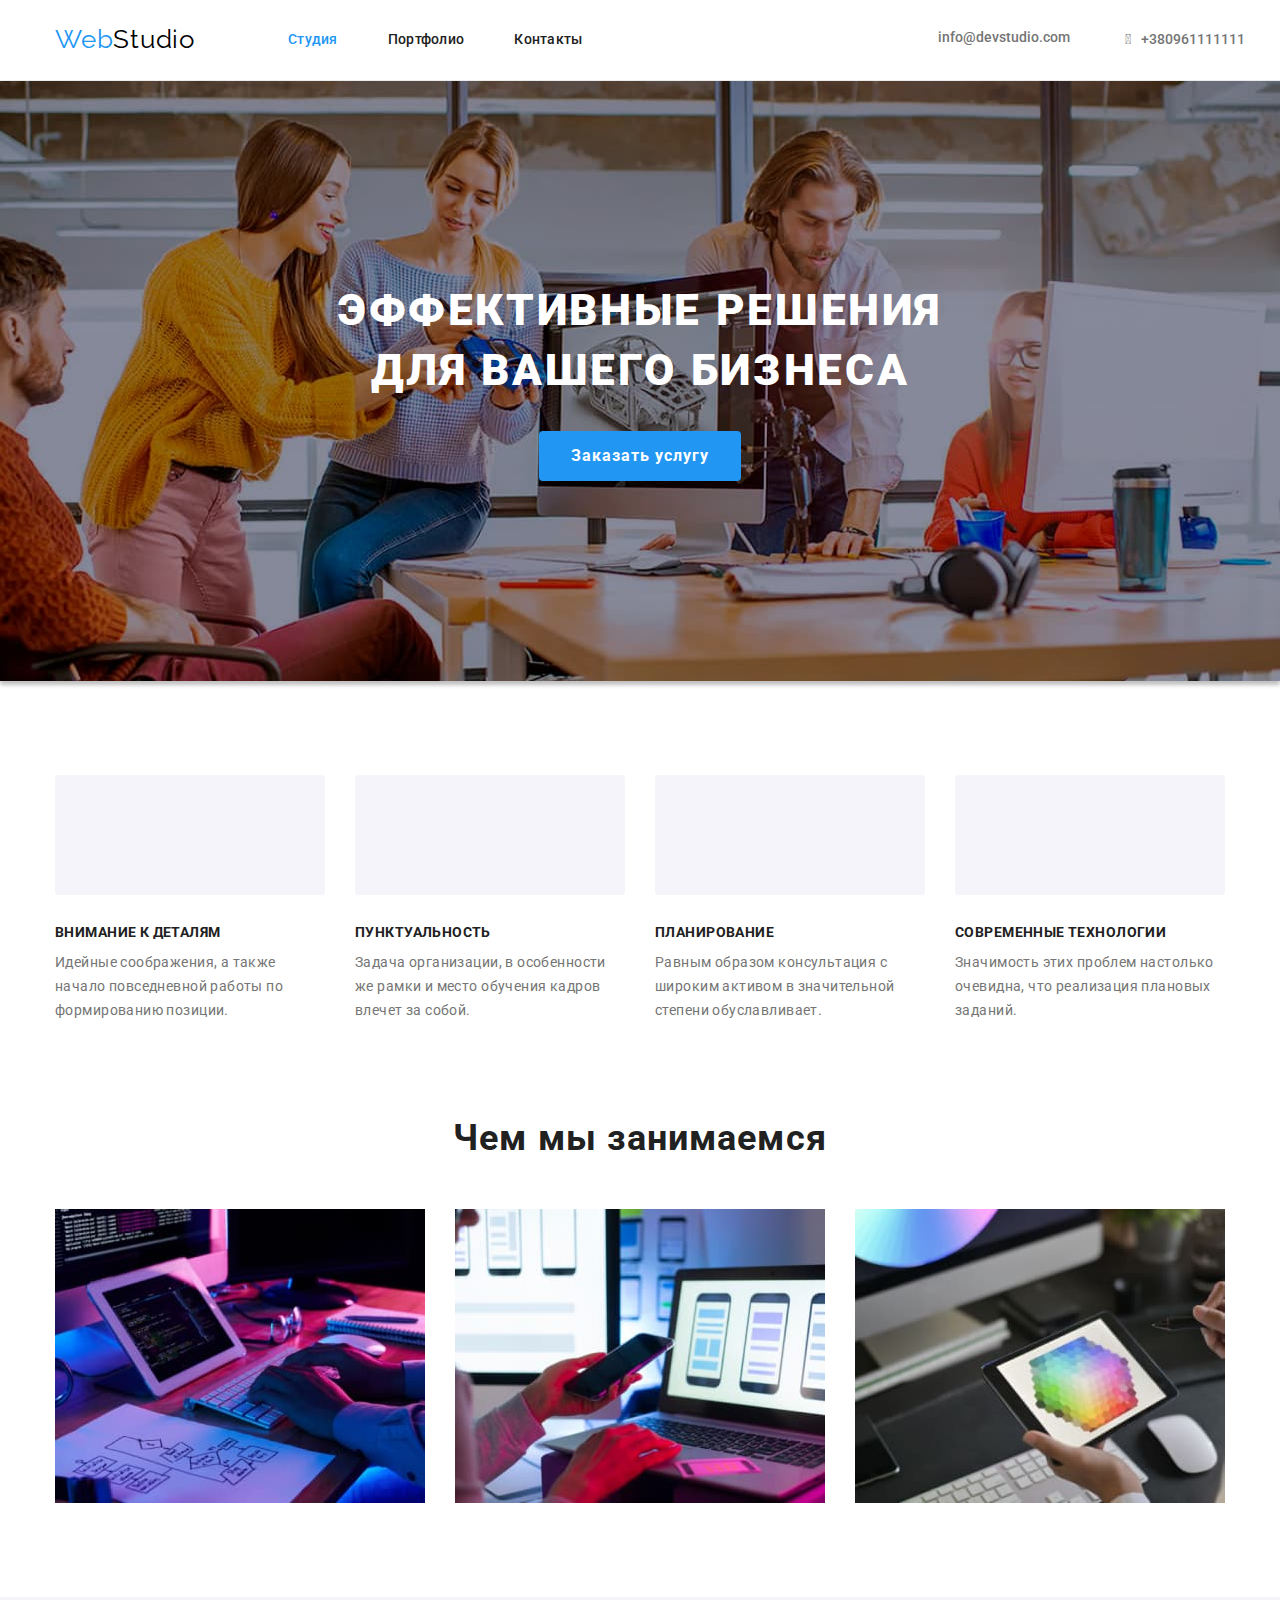
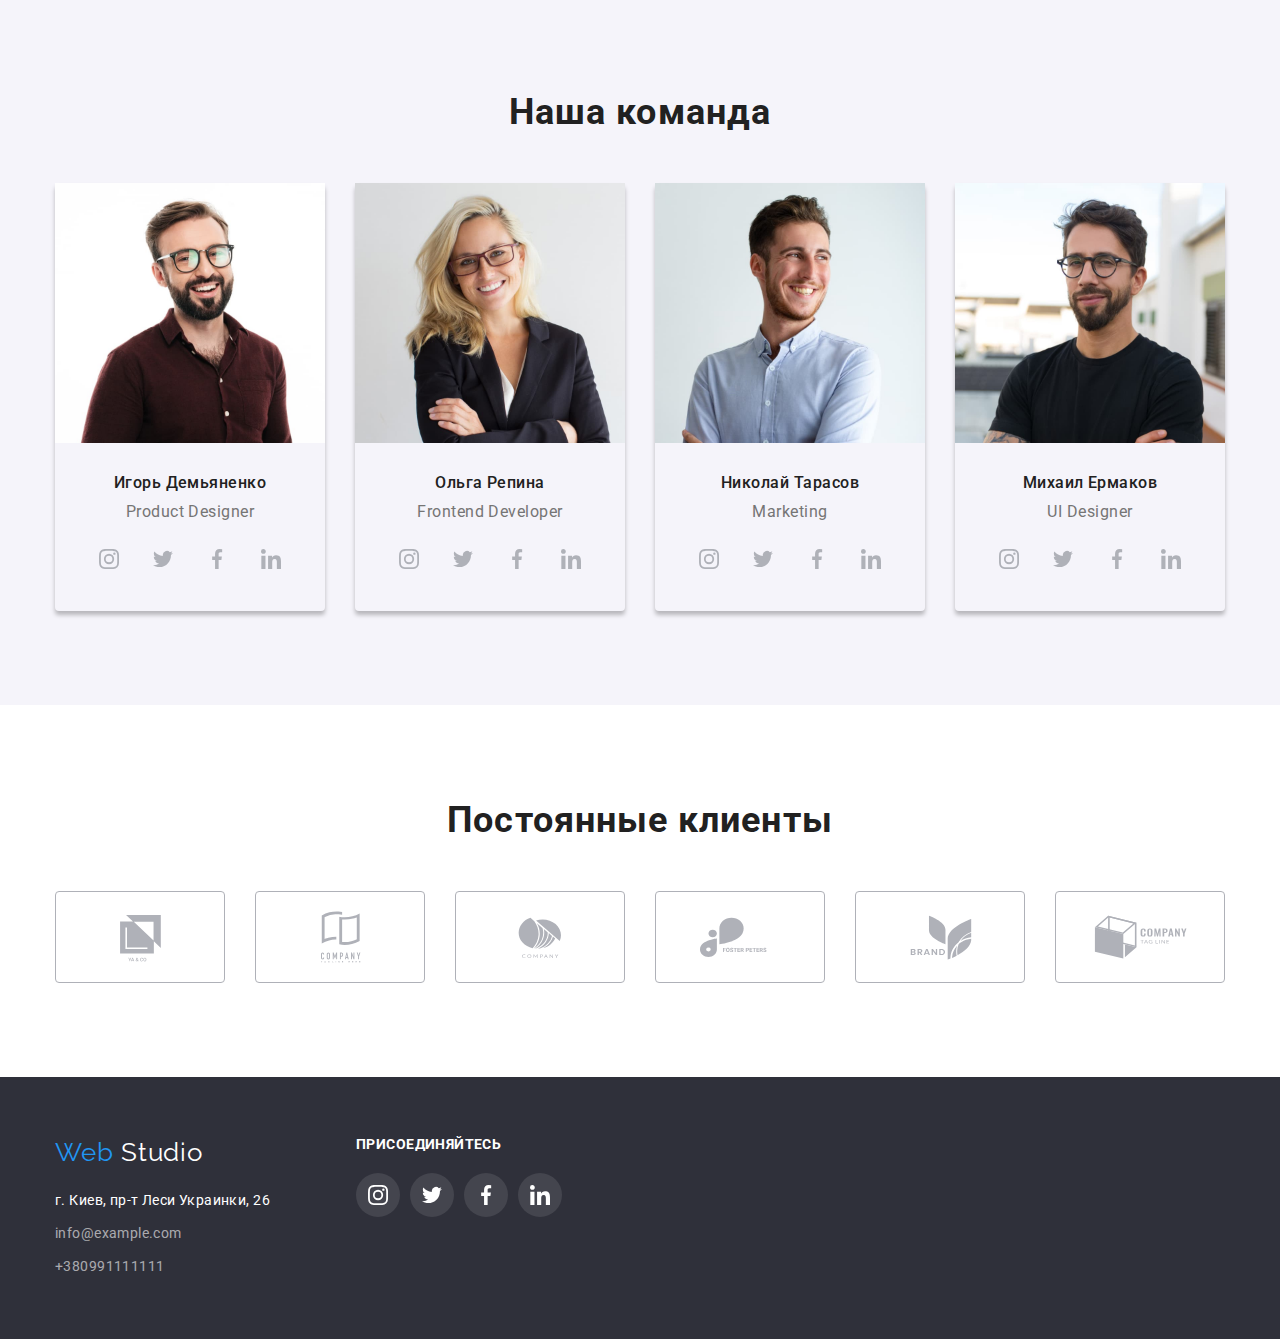
==== index.html @ 480a21bb "correct  paddings in html for customs links" ====
<!DOCTYPE html>
<html lang="ru">
  <head>
    <link
      rel="stylesheet"
      href="https://cdnjs.cloudflare.com/ajax/libs/modern-normalize/1.0.0/modern-normalize.min.css"
    />
    <meta name="description" content="" />
    <meta charset="UTF-8" />
    <meta http-equiv="X-UA-Compatible" content="IE=edge" />
    <meta name="viewport" content="width=device-width, initial-scale=1.0" />
    <title>Вебстудия</title>
    <link rel="stylesheet" href="./css/styles.css" />
    <link rel="preconnect" href="https://fonts.googleapis.com" />
    <link rel="preconnect" href="https://fonts.gstatic.com" crossorigin />
    <link rel="preconnect" href="https://fonts.googleapis.com" />
    <link rel="preconnect" href="https://fonts.gstatic.com" crossorigin />
    <link rel="preconnect" href="https://fonts.googleapis.com" />
    <link rel="preconnect" href="https://fonts.gstatic.com" crossorigin />
    <link
      href="https://fonts.googleapis.com/css2?family=Raleway:wght@700&family=Roboto:wght@400;500;700;900&display=swap"
      rel="stylesheet"
    />
  </head>
  <body>
    <!-- Верхняя линия -->
    <header class="page-header">
      <div class="top container">
        <nav class="page-nav">
          <!--Logo-->
          <a href="./index.html" class="logo head" lang="en">
            Web<span class="logo-end">Studio</span>
          </a>

          <!--Navigation-->
          <ul class="nav-list list">
            <li class="studio-item"><a class="studio current" href="index.html">Студия</a></li>
            <li class="portfolio-item">
              <a class="portfolio" href="./portfolio.html">Портфолио</a>
            </li>
            <li class="contacts-item"><a class="contacts" href="">Контакты</a></li>
          </ul>
        </nav>

        <ul class="connection-list list">
          <li class="email-item">
            <a class="email" lang="en" href="mailto:info@devstudio.com"
              ><svg class="email-icon icon-envelope"><use xlink:href="#icon-envelope"></use></svg
              >info@devstudio.com</a
            >
          </li>
          <li class="telnumber-item">
            <a class="telnumber" href="tel:+380961111111"
              ><span class="icon-mobile"></span>+380961111111</a
            >
          </li>
        </ul>
      </div>
    </header>

    <main>
      <!-- Шапка -->
      <section class="hero">
        <div class="overlay">
          <div class="container">
            <h1 class="title-hero">Эффективные решения для вашего бизнеса</h1>
            <button class="order-service" type="button">Заказать услугу</button>
          </div>
        </div>
      </section>

      <!-- Особенности -->
      <section class="features section">
        <div class="container">
          <!--Заголовок <h2 class="features-tittle">Особенности</h2> скрыли в css-->
          <h2 class="visually-hidden">Особенности</h2>
          <ul class="features-list list">
            <li class="feature-item item feature-icon-one">
              <h3 class="title-feature-item">Внимание к деталям</h3>
              <p class="description">
                Идейные соображения, а также начало повседневной работы по формированию позиции.
              </p>
            </li>
            <li class="feature-item item feature-icon-two">
              <h3 class="title-feature-item">Пунктуальность</h3>
              <p class="description">
                Задача организации, в особенности же рамки и место обучения кадров влечет за собой.
              </p>
            </li>
            <li class="feature-item item feature-icon-three">
              <h3 class="title-feature-item">Планирование</h3>
              <p class="description">
                Равным образом консультация с широким активом в значительной степени обуславливает.
              </p>
            </li>
            <li class="feature-item item feature-icon-four">
              <h3 class="title-feature-item">Современные технологии</h3>
              <p class="description">
                Значимость этих проблем настолько очевидна, что реализация плановых заданий.
              </p>
            </li>
          </ul>
        </div>
      </section>

      <!-- Чем мы занимаемся -->
      <section class="our-work section">
        <div class="container">
          <h2 class="work-examples title">Чем мы занимаемся</h2>
          <ul class="examples-list list">
            <li class="example-item item">
              <a href="" class="example-card">
                <img class="work" src="./images/box1.jpg" alt="Разработка" width="370" />
              </a>
            </li>
            <li class="example-item item">
              <a href="" class="example-card">
                <img
                  class="work"
                  src="./images/box2.jpg"
                  alt="Адаптация к мобильной версии"
                  width="370"
                />
              </a>
            </li>
            <li class="example-item item">
              <a href="" class="example-card">
                <img class="work" src="./images/box3.jpg" alt="Анализ данных" width="370" />
              </a>
            </li>
          </ul>
        </div>
      </section>

      <!-- Наша команда -->
      <section class="our-team section">
        <div class="container">
          <h2 class="team-title title">Наша команда</h2>
          <ul class="team-list list">
            <li class="member-item item">
              <img
                class="member"
                src="./images/Игорь.jpg"
                alt="Фото Игоря Демьяненко"
                width="270"
              />
              <h3 class="member-name">Игорь Демьяненко</h3>
              <p class="position" lang="en">Product Designer</p>
              <ul class="social-networks-list list">
                <li class="soc-item">
                  <a class="soc-link" href="" target="_blank" rel="nofollow noreferrer noopener">
                    <svg class="soc-icon icon-fill">
                      <use href="./images/icons.svg#icon-instagram"></use>
                    </svg>
                  </a>
                </li>
                <li class="soc-item">
                  <a class="soc-link" href="" target="_blank" rel="nofollow noreferrer noopener">
                    <svg class="soc-icon icon-fill">
                      <use href="./images/icons.svg#icon-twitter"></use>
                    </svg>
                  </a>
                </li>
                <li class="soc-item">
                  <a class="soc-link" href="" target="_blank" rel="nofollow noreferrer noopener">
                    <svg class="soc-icon icon-fill">
                      <use href="./images/icons.svg#icon-facebook"></use>
                    </svg>
                  </a>
                </li>
                <li class="soc-item">
                  <a class="soc-link" href="" target="_blank" rel="nofollow noreferrer noopener">
                    <svg class="soc-icon icon-fill">
                      <use href="./images/icons.svg#icon-linkedin"></use>
                    </svg>
                  </a>
                </li>
              </ul>
            </li>
            <li class="member-item item">
              <img class="member" src="./images/Ольга.jpg" alt="Фото Ольги Репиной" width="270" />
              <h3 class="member-name">Ольга Репина</h3>
              <p class="position" lang="en">Frontend Developer</p>
              <ul class="social-networks-list list">
                <li class="soc-item">
                  <a class="soc-link" href="" target="_blank" rel="nofollow noreferrer noopener">
                    <svg class="soc-icon icon-fill">
                      <use href="./images/icons.svg#icon-instagram"></use>
                    </svg>
                  </a>
                </li>
                <li class="soc-item">
                  <a class="soc-link" href="" target="_blank" rel="nofollow noreferrer noopener">
                    <svg class="soc-icon icon-fill">
                      <use href="./images/icons.svg#icon-twitter"></use>
                    </svg>
                  </a>
                </li>
                <li class="soc-item">
                  <a class="soc-link" href="" target="_blank" rel="nofollow noreferrer noopener">
                    <svg class="soc-icon icon-fill">
                      <use href="./images/icons.svg#icon-facebook"></use>
                    </svg>
                  </a>
                </li>
                <li class="soc-item">
                  <a class="soc-link" href="" target="_blank" rel="nofollow noreferrer noopener">
                    <svg class="soc-icon icon-fill">
                      <use href="./images/icons.svg#icon-linkedin"></use>
                    </svg>
                  </a>
                </li>
              </ul>
            </li>
            <li class="member-item item">
              <img
                class="member-photo"
                src="./images/Николай.jpg"
                alt="Фото Николая Тарасова"
                width="270"
              />
              <h3 class="member-name">Николай Тарасов</h3>
              <p class="position" lang="en">Marketing</p>
              <ul class="social-networks-list list">
                <li class="soc-item">
                  <a class="soc-link" href="" target="_blank" rel="nofollow noreferrer noopener">
                    <svg class="soc-icon icon-fill">
                      <use href="./images/icons.svg#icon-instagram"></use>
                    </svg>
                  </a>
                </li>
                <li class="soc-item">
                  <a class="soc-link" href="" target="_blank" rel="nofollow noreferrer noopener">
                    <svg class="soc-icon icon-fill">
                      <use href="./images/icons.svg#icon-twitter"></use>
                    </svg>
                  </a>
                </li>
                <li class="soc-item">
                  <a class="soc-link" href="" target="_blank" rel="nofollow noreferrer noopener">
                    <svg class="soc-icon icon-fill">
                      <use href="./images/icons.svg#icon-facebook"></use>
                    </svg>
                  </a>
                </li>
                <li class="soc-item">
                  <a class="soc-link" href="" target="_blank" rel="nofollow noreferrer noopener">
                    <svg class="soc-icon icon-fill">
                      <use href="./images/icons.svg#icon-linkedin"></use>
                    </svg>
                  </a>
                </li>
              </ul>
            </li>
            <li class="member-item item">
              <img
                class="member"
                src="./images/Михаил.jpg"
                alt="Фото Михаила Ермакова"
                width="270"
              />
              <h3 class="member-name">Михаил Ермаков</h3>
              <p class="position" lang="en">UI Designer</p>
              <ul class="social-networks-list list">
                <li class="soc-item">
                  <a class="soc-link" href="" target="_blank" rel="nofollow noreferrer noopener">
                    <svg class="soc-icon icon-fill">
                      <use href="./images/icons.svg#icon-instagram"></use>
                    </svg>
                  </a>
                </li>
                <li class="soc-item">
                  <a class="soc-link" href="" target="_blank" rel="nofollow noreferrer noopener">
                    <svg class="soc-icon icon-fill">
                      <use href="./images/icons.svg#icon-twitter"></use>
                    </svg>
                  </a>
                </li>
                <li class="soc-item">
                  <a class="soc-link" href="" target="_blank" rel="nofollow noreferrer noopener">
                    <svg class="soc-icon icon-fill">
                      <use href="./images/icons.svg#icon-facebook"></use>
                    </svg>
                  </a>
                </li>
                <li class="soc-item">
                  <a class="soc-link" href="" target="_blank" rel="nofollow noreferrer noopener">
                    <svg class="soc-icon icon-fill">
                      <use href="./images/icons.svg#icon-linkedin"></use>
                    </svg>
                  </a>
                </li>
              </ul>
            </li>
          </ul>
        </div>
      </section>

      <!-- Постоянные клиенты -->
      <section class="customers-section section">
        <div class="container">
          <h2 class="customers-title title">Постоянные клиенты</h2>
          <ul class="customers-list list">
            <li class="customer-item item">
              <a class="customer-link" href="" style="padding: 7px 33px 6.3px 32px">
                <svg class="icon-icon icon-fill" width="41" height="46.7">
                  <use href="./images/icons.svg#icon-customer1"></use>
                </svg>
              </a>
            </li>
            <li class="customer-item item">
              <a class="customer-link" href="" style="padding: 3px 33px 5px 33px">
                <svg class="icon-fill" width="40" height="52">
                  <use href="./images/icons.svg#icon-customer2"></use>
                </svg>
              </a>
            </li>
            <li class="customer-item item">
              <a class="customer-link" href="" style="padding: 8.7px 32.86px 10.12px 29.68px">
                <svg class="icon-fill" width="43.46" height="41.18">
                  <use href="./images/icons.svg#icon-customer3"></use>
                </svg>
              </a>
            </li>
            <li class="customer-item item">
              <a class="customer-link" href="" style="padding: 8.7px 10.56px 10.68px 11px">
                <svg class="icon-fill" width="84.44" height="40.62">
                  <use href="./images/icons.svg#icon-customer4"></use>
                </svg>
              </a>
            </li>
            <li class="customer-item item">
              <a class="customer-link" href="" style="padding: 6.77px 21.46px 7.8px 22px">
                <svg class="icon-fill" width="62.54" height="45.43">
                  <use href="./images/icons.svg#icon-customer5"></use>
                </svg>
              </a>
            </li>
            <li class="customer-item item">
              <a class="customer-link" href="" style="padding: 6.77px 6.21px 9.31px 6px">
                <svg class="icon-fill" width="93.79" height="43.93">
                  <use href="./images/icons.svg#icon-customer6"></use>
                </svg>
              </a>
            </li>
          </ul>
        </div>
      </section>
    </main>

    <!-- Подвал -->
    <footer class="down">
      <div class="footer-container container">
        <div>
          <!--Logo-->
          <a href="./index.html" class="logo foot" lang="en">
            <span class="logo-part-first">Web</span>
            <span class="logo-end">Studio</span>
          </a>
          <!-- Contact address -->
          <address class="find-us">
            <p class="map-address">г. Киев, пр-т Леси Украинки, 26</p>
            <ul class="connection-footer-list list">
              <li class="connection-email-item">
                <a class="email-address" href="mailto:info@example.com">info@example.com</a>
              </li>
              <li class="connection-item">
                <a class="tel-number" href="tel:+380991111111">+380991111111</a>
              </li>
            </ul>
          </address>
        </div>

        <div class="footer-join">
          <p class="join-text">Присоединяйтесь</p>
          <ul class="social-networks-list list">
            <li class="soc-item soc-footer-item">
              <a class="soc-link" href="" target="_blank" rel="nofollow noreferrer noopener">
                <svg class="soc-icon icon-fill-footer">
                  <use href="./images/icons.svg#icon-instagram"></use>
                </svg>
              </a>
            </li>
            <li class="soc-item soc-footer-item">
              <a class="soc-link" href="" target="_blank" rel="nofollow noreferrer noopener">
                <svg class="soc-icon icon-fill-footer">
                  <use href="./images/icons.svg#icon-twitter"></use>
                </svg>
              </a>
            </li>
            <li class="soc-item soc-footer-item">
              <a class="soc-link" href="" target="_blank" rel="nofollow noreferrer noopener">
                <svg class="soc-icon icon-fill-footer">
                  <use href="./images/icons.svg#icon-facebook"></use>
                </svg>
              </a>
            </li>
            <li class="soc-item soc-footer-item">
              <a class="soc-link" href="" target="_blank" rel="nofollow noreferrer noopener">
                <svg class="soc-icon icon-fill-footer">
                  <use href="./images/icons.svg#icon-linkedin"></use>
                </svg>
              </a>
            </li>
          </ul>
        </div>
      </div>
    </footer>
  </body>
</html>
---- css/styles.css ----
html {
  box-sizing: border-box;
}

:root {
  --primary-text-color: #212121;
  --title-text-color: #000000;
  --accent-color: #2196f3;
  --primary-background-color: #ffffff;
}

body {
  font-family: 'Roboto', sans-serif;
  font-style: normal;
  font-weight: 400;
  color: var(--primary-text-color);
  background-color: var(--primary-background-color);
}

.section {
  margin: 0;
  padding-bottom: 94px;
  padding-top: 94px;
}

.container {
  width: 1200px;
  margin-left: auto;
  margin-right: auto;
  padding-left: 15px;
  padding-right: 15px;
}

.list {
  list-style: none;
  padding: 0;
  margin: 0;
  display: flex;
}

.item:not(:last-child) {
  margin-right: 30px;
}

h1,
h2,
h3 {
  margin: 0;
}

img {
  display: block;
  max-width: 100%;
}

p {
  margin-top: 0px;
  margin-bottom: 0px;
}
/* Страница студии */

/* Шапка  */

.page-header {
  border-bottom: 1px solid #ececec;
  padding-top: 24px;
  padding-bottom: 25px;
}

.top,
.page-nav {
  display: flex;
  align-items: center;
}

/* < !--Logo--> */

.logo {
  font-family: 'Raleway', sans-serif;
  font-size: 26px;
  line-height: 1.2;
  letter-spacing: 0.03em;
  text-decoration: none;
  color: #2196f3;
}

.top .logo {
  margin-right: 93px;
}

.logo-end {
  color: var(--title-text-color);
  text-decoration: none;
}

/* < !--Navigation--> */

.nav-list {
  font-weight: 500;
  font-size: 14px;
  line-height: 1.2;
  letter-spacing: 0.02em;
  margin-right: 331px;
}

.nav-list .studio.current,
.nav-list .portfolio.current,
.nav-list .contacts.current {
  color: var(--accent-color);
}

.studio-item,
.portfolio-item {
  margin-right: 50px;
}
.studio,
.portfolio,
.contacts {
  color: var(--primary-text-color);
  text-decoration: none;
}

.nav-list,
.connection-list {
  margin-left: auto;
}

.email,
.telnumber {
  color: #757575;
  font-weight: 500;
  font-size: 14px;
  line-height: 1.14;
  text-decoration: none;
}

.email {
  /* outline: 1px solid tomato; */
  width: 161px;
  height: 16px;
  display: block;
  margin-right: 50px;
}

.icon-envelope {
  display: inline-block;
  width: 1em;
  height: 1em;
  stroke-width: 0;
  stroke: currentColor;
  fill: currentColor;
  height: 12px;
  margin-right: 10px;
  text-align: center;
  padding: 0;
}

.studio:hover,
.portfolio:hover,
.contacts:hover,
.email:hover,
.telnumber:hover {
  color: var(--accent-color);
}

/* .studio:focus,
.portfolio:focus,
.contacts:focus,
.email:focus,
.telnumber:focus {
  color: var(--accent-color);
} */

.icon-mobile:before {
  content: '\e958';
  width: 10px;
  height: 16px;
  margin-right: 10px;
}

.hero {
  background-color: #c4c4c4;
}

.overlay {
  max-width: 1600px;
  max-height: 600px;
  background-image: url('../images/hero-bgi.jpg');
  /* background-image: linear-gradient(rgba(47, 48, 58, 0.4)); */
  background-repeat: no-repeat;
  background-position: center;
  background-size: cover;
  box-shadow: 0px 4px 4px rgba(0, 0, 0, 0.25);
  margin-left: auto;
  margin-right: auto;
}

.hero .container {
  padding-top: 200px;
  padding-bottom: 200px;
  text-align: center;
}

.title-hero {
  color: #ffffff;
  width: 696px;
  font-weight: 900;
  font-size: 44px;
  line-height: 1.36;
  letter-spacing: 0.06em;
  text-transform: uppercase;
  margin-bottom: 30px;
  margin-left: auto;
  margin-right: auto;
}

/* кнопка заказа услуги */

.order-service {
  display: block;
  cursor: pointer;
  align-items: center;
  letter-spacing: 0.06em;
  min-width: 200px;
  height: 50px;
  padding: 10px 32px;
  border: 0px;
  border-radius: 4px;
  margin-left: auto;
  margin-right: auto;
  color: #ffffff;
  background-color: var(--accent-color);
  font-family: inherit;
  font-weight: 700;
  font-size: 16px;
  line-height: 1.88;
}

.order-service:hover {
  background-color: var(--accent-color);
}

/* Особенности */

.features {
  padding-bottom: 0px;
}

.visually-hidden {
  position: absolute;
  white-space: nowrap;
  width: 1px;
  height: 1px;
  overflow: hidden;
  border: 0;
  padding: 0;
  clip: rect(0 0 0 0);
  clip-path: inset(50%);
  margin: -1px;
}

.feature-item {
  width: 270px;
}

.feature-item::before {
  display: block;
  content: '';
  height: 120px;
  margin-bottom: 30px;
  padding: 25px 100px;
  background-position: center;
  background-size: auto;
  background-repeat: no-repeat;
  background-color: #f5f4fa;
  border-radius: 4px;
}

.feature-icon-one::before {
  background-image: url('../images/bgfeature1.png');
}

.feature-icon-two::before {
  background-image: url('../images/bgfeature2.png');
}

.feature-icon-three::before {
  background-image: url('../images/bgfeature3.png');
}

.feature-icon-four::before {
  background-image: url('../images/bgfeature4.png');
}

.title-feature-item,
.description {
  text-align: left;
  font-size: 14px;
  letter-spacing: 0.03em;
}

.title-feature-item {
  /* font-weight: 700 -бо він автоматично для h1...h6 такий; */
  line-height: 1.14;
  text-transform: uppercase;
  margin-top: 0px;
  margin-bottom: 10px;
}

.description {
  line-height: 1.71;
  color: #757575;
}

/* Чем мы занимаемся */

.title {
  font-size: 36px;
  line-height: 1.17;
  text-align: center;
  letter-spacing: 0.03em;
  margin-bottom: 50px;
}

.work,
.project-image {
  height: 294px;
}

/* -----------------Наша команда-------------------- */
.our-team {
  background-color: #f5f4fa;
  letter-spacing: 0.03em;
}

.member-item {
  /* width: 270px; */
  width: calc(100%-120px / 4);
  /* 100 %- это ширина container */
  /* 90px - это 3 margin-right в строке (по 30px) и 30px - это 2 боковых паддинга у контейнера(по 15px) */
  /* 4 - это кол-во элементов в строке */
  padding-bottom: 30px;
  box-shadow: 0px 4px 4px rgba(0, 0, 0, 0.25);
  border-radius: 4px;
}

.member-name,
.position {
  font-size: 16px;
  line-height: 1.19;
  text-align: center;
}

.member-name {
  font-weight: 500;
  margin-top: 30px;
  margin-bottom: 10px;
}

.position {
  color: #757575;
  margin-bottom: 16px;
}

.social-networks-list {
  width: 206px;
  height: 44px;
  margin-left: auto;
  margin-right: auto;
}

.soc-item {
  width: 44px;
  height: 44px;
  text-align: center;
  margin-right: 10px;
  padding: 12px;
}

.soc-item:last-child {
  margin-right: 0px;
}

.soc-item:hover {
  background-color: #2196f3;
  border-radius: 50%;
}

.soc-link {
  text-decoration: none;
  display: block;
  width: 20px;
  height: 20px;
  padding: 0;
  margin: 0;
  border: none;
  background-position: center;
  background-size: contain;
  background-repeat: no-repeat;
}

.soc-icon {
  width: 20px;
  height: 20px;
}

/* попередньо видалити всі fill у файлі спрайту (тут це icons.svg). Шконка стає чорна(без кольору). Тоді можемо в css задати їй колір та колір-ховер, якщо потрібно) */
.icon-fill {
  fill: #afb1b8;
}

.icon-fill:hover {
  fill: #ffffff;
}

/* ---------- Постоянные клиенты ---------- */
.customer-item {
  width: 170px;
  height: 92px;
  padding: 16px 32px;
  border: 1px solid #afb1b8;
  border-radius: 4px;
}

.customer-item:hover {
  border: 1px solid #2196f3;
}

.customer-link {
  text-decoration: none;
  display: inline-block;
  width: 106px;
  height: 60px;
  padding: 0;
  margin: 0;
  text-align: center;
}

.customer-link:nth-last-child(-n + 1n) {
  border: 1px solid #afb1b8;
}

.customer-link > .icon-fill:hover {
  fill: #2196f3;
}

/* Футер */

.down {
  padding-top: 60px;
  padding-bottom: 60px;
  font-size: 14px;
  line-height: 1.71;
  letter-spacing: 0.03em;
  background-color: #2f303a;
}

.footer-container {
  display: flex;
}
.foot .logo-end {
  color: #ffffff;
}

.find-us {
  font-style: inherit;
  width: 231px;
  margin-top: 20px;
}

.map-address {
  color: #ffffff;
  text-align: left;
}

.connection-footer-list {
  display: block;
  margin-top: 9px;
}

.connection-email-item {
  margin-bottom: 9px;
}

.email-address,
.tel-number {
  text-decoration: none;
  color: rgba(255, 255, 255, 0.6);
  text-align: left;
}

.tel-number {
  margin-bottom: 0px;
}

.email-address:hover,
.tel-number:hover {
  color: var(--accent-color);
}

.email-address:focus,
.tel-number:focus {
  color: var(--accent-color);
}

.footer-join {
  width: 206px;
  margin-left: 70px;
}

.join-text {
  width: 144px;
  margin-bottom: 20px;
  font-weight: 700;
  font-size: 14px;
  line-height: 1.14;
  letter-spacing: 0.03em;
  text-transform: uppercase;
  color: #ffffff;
}

.soc-footer-item {
  border-radius: 50%;
  background-color: rgba(255, 255, 255, 0.1);
}

.icon-fill-footer {
  fill: #ffffff;
}

/* Страница Портфолио */

.filters.list {
  width: calc(100%-580px);
  justify-content: center;
  /* из-за того, что я задала width не значением, а формулой (где 550- это боковой маржин а 30 это 2 боковых паддинга контейнера */
  /* пришлось добавить свойство justify-content вместо боковых маржинов для этого списка*/
  /* Альтернатива ширины
   width: 620px;
  margin-left: auto;
  margin-right: auto; */
  margin-bottom: 43px;
}

.btn-item:not(:last-child) {
  margin-right: 8.12px;
  /* это для всех лишек, кроме последней */
}

.button {
  display: inline-block;
  color: var(--primary-text-color);
  background-color: #f5f4fa;
  cursor: pointer;
  font-weight: 500;
  font-size: 16px;
  line-height: 1.62;
  text-align: center;
  letter-spacing: 0.03em;
  padding: 5px 22.35px;
  border: 0px;
  border-radius: 4px;
  min-width: 74.08px;
}

.filters .button:hover {
  background-color: var(--accent-color);
  color: #ffffff;
}
.filters .button:focus {
  background-color: var(--accent-color);
  color: #ffffff;
}

.projects-list {
  flex-wrap: wrap;
}

.project-item {
  width: calc(100%-90px / 3);
  /* 100 %- это ширина container */
  /* 90px - это 2 margin-right в строке (по 30px) и 2 боковых паддинга у контейнера(по 15px) */
  /* 3- это кол-во элементов в строке */
  margin-bottom: 30px;
}

.project-item:hover {
  background: #ffffff;
  border: 1px solid #eeeeee;
  box-shadow: 0px 1px 1px rgba(0, 0, 0, 0.12), 0px 4px 4px rgba(0, 0, 0, 0.06),
    1px 4px 6px rgba(0, 0, 0, 0.16);
}

.project-item:nth-child(3n) {
  margin-right: 0;
}

.project-item:nth-last-child(-n + 3) {
  margin-bottom: 0px;
}

.project-card {
  text-decoration: none;
}

.project-description {
  padding: 20px 24px;
  text-align: left;
}

.project-title {
  font-weight: 700;
  font-size: 18px;
  line-height: 2;
  letter-spacing: 0.06em;
  color: #212121;
  margin-bottom: 4px;
}

.project-filter {
  font-size: 16px;
  line-height: 1.88;
  letter-spacing: 0.03em;
  color: #757575;
}
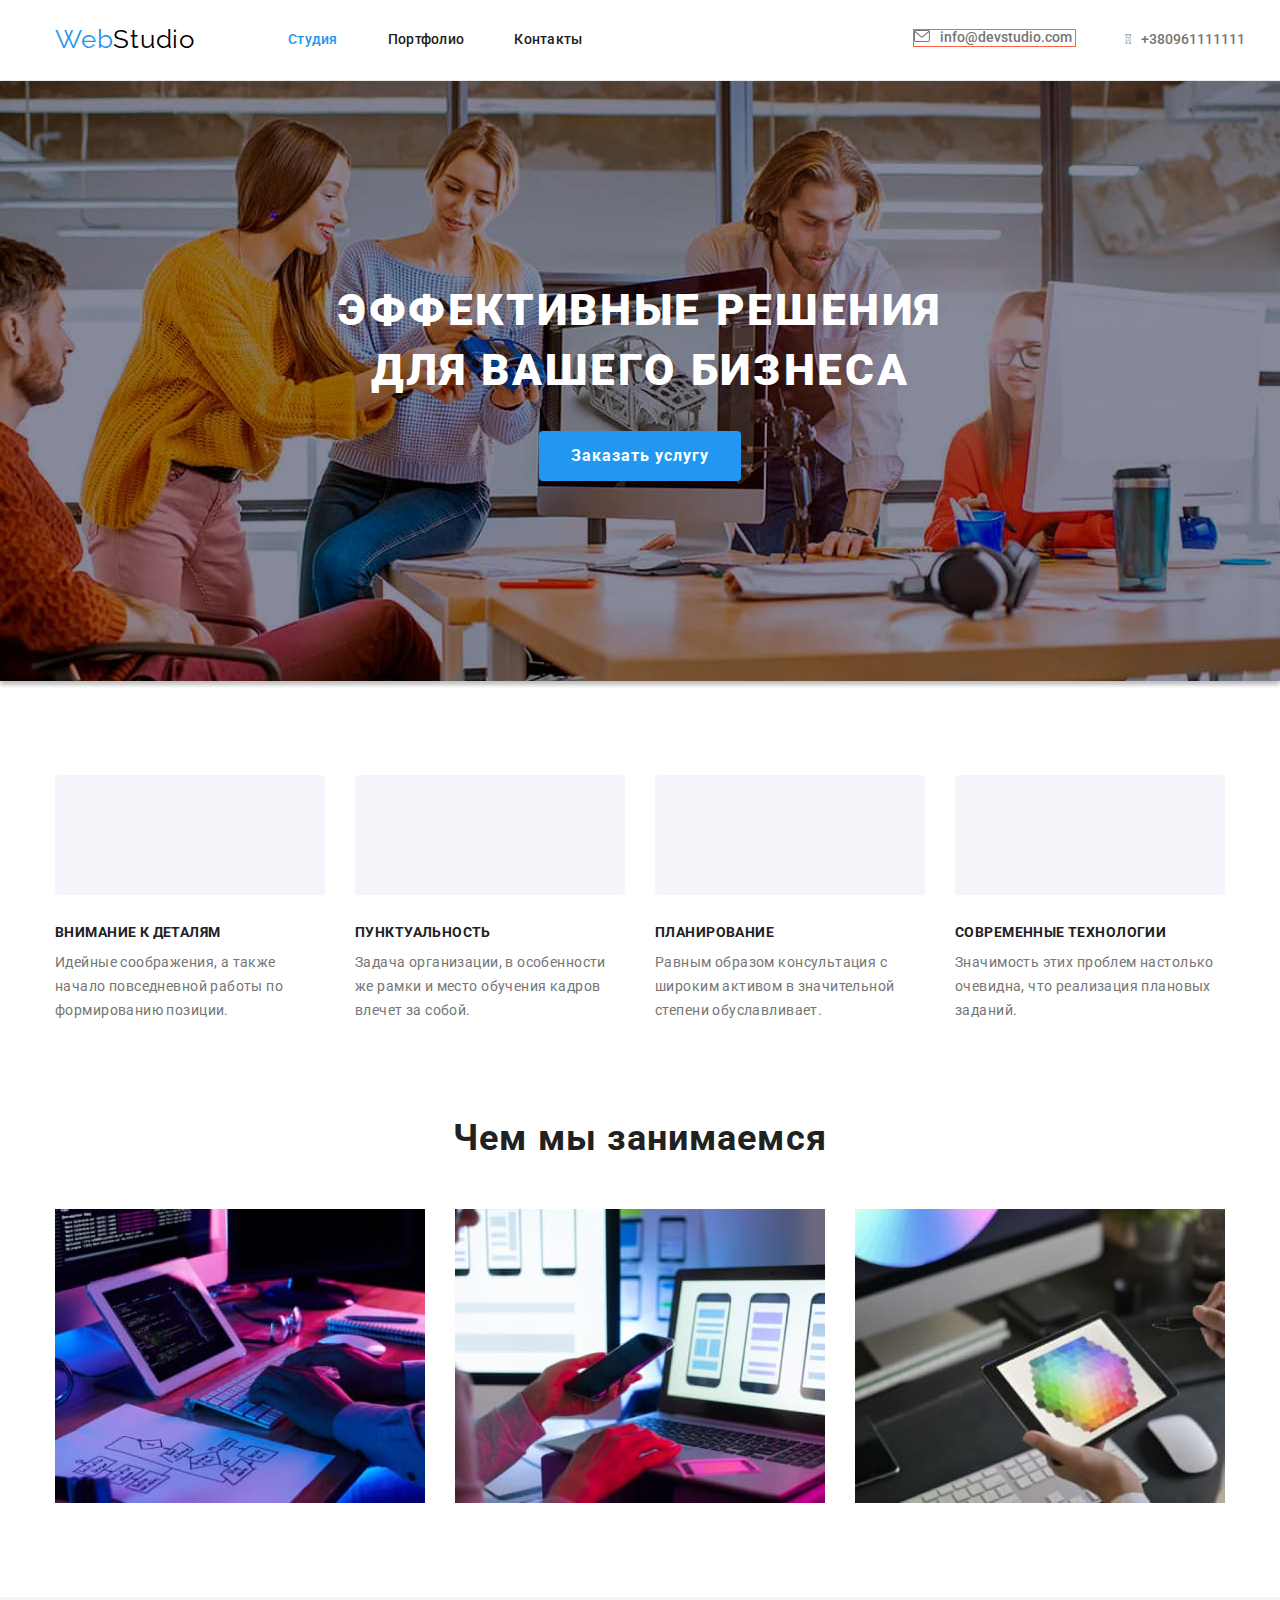
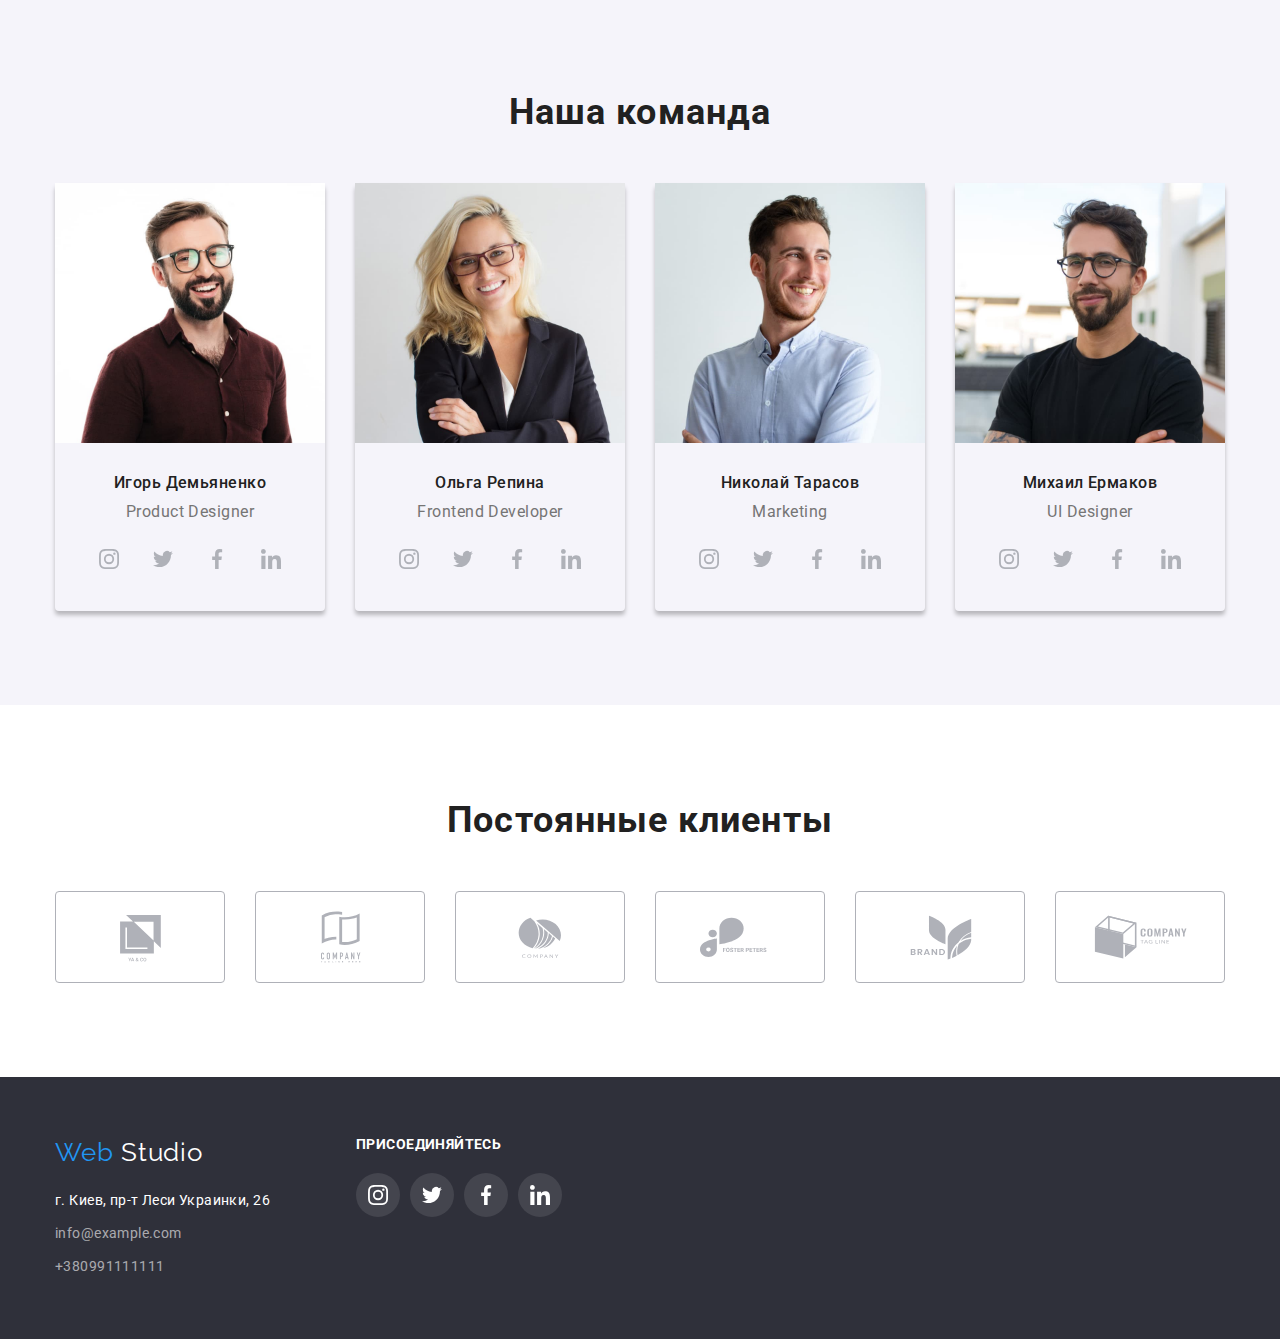
==== commit c4ed21bd: "Обновила спрайт с правильным конвертом" ====
--- a/index.html
+++ b/index.html
@@ -45,7 +45,8 @@
         <ul class="connection-list list">
           <li class="email-item">
             <a class="email" lang="en" href="mailto:info@devstudio.com"
-              ><svg class="email-icon icon-envelope"><use xlink:href="#icon-envelope"></use></svg
+              ><svg class="email-icon icon-envelope" width="16" height="12">
+                <use href="./images/icons.svg#icon-envelope"></use></svg
               >info@devstudio.com</a
             >
           </li>
@@ -303,7 +304,7 @@
           <ul class="customers-list list">
             <li class="customer-item item">
               <a class="customer-link" href="" style="padding: 7px 33px 6.3px 32px">
-                <svg class="icon-icon icon-fill" width="41" height="46.7">
+                <svg class="icon-fill" width="41" height="46.7">
                   <use href="./images/icons.svg#icon-customer1"></use>
                 </svg>
               </a>
--- a/css/styles.css
+++ b/css/styles.css
@@ -135,7 +135,7 @@
 }
 
 .email {
-  /* outline: 1px solid tomato; */
+  outline: 1px solid tomato;
   width: 161px;
   height: 16px;
   display: block;
@@ -144,12 +144,6 @@
 
 .icon-envelope {
   display: inline-block;
-  width: 1em;
-  height: 1em;
-  stroke-width: 0;
-  stroke: currentColor;
-  fill: currentColor;
-  height: 12px;
   margin-right: 10px;
   text-align: center;
   padding: 0;
@@ -431,14 +425,14 @@
   display: inline-block;
   width: 106px;
   height: 60px;
-  padding: 0;
   margin: 0;
   text-align: center;
-}
-
-.customer-link:nth-last-child(-n + 1n) {
-  border: 1px solid #afb1b8;
-}
+  border: none;
+}
+
+/* .customer-link :last-child {
+  outline: 1px solid #afb1b8;
+} */
 
 .customer-link > .icon-fill:hover {
   fill: #2196f3;
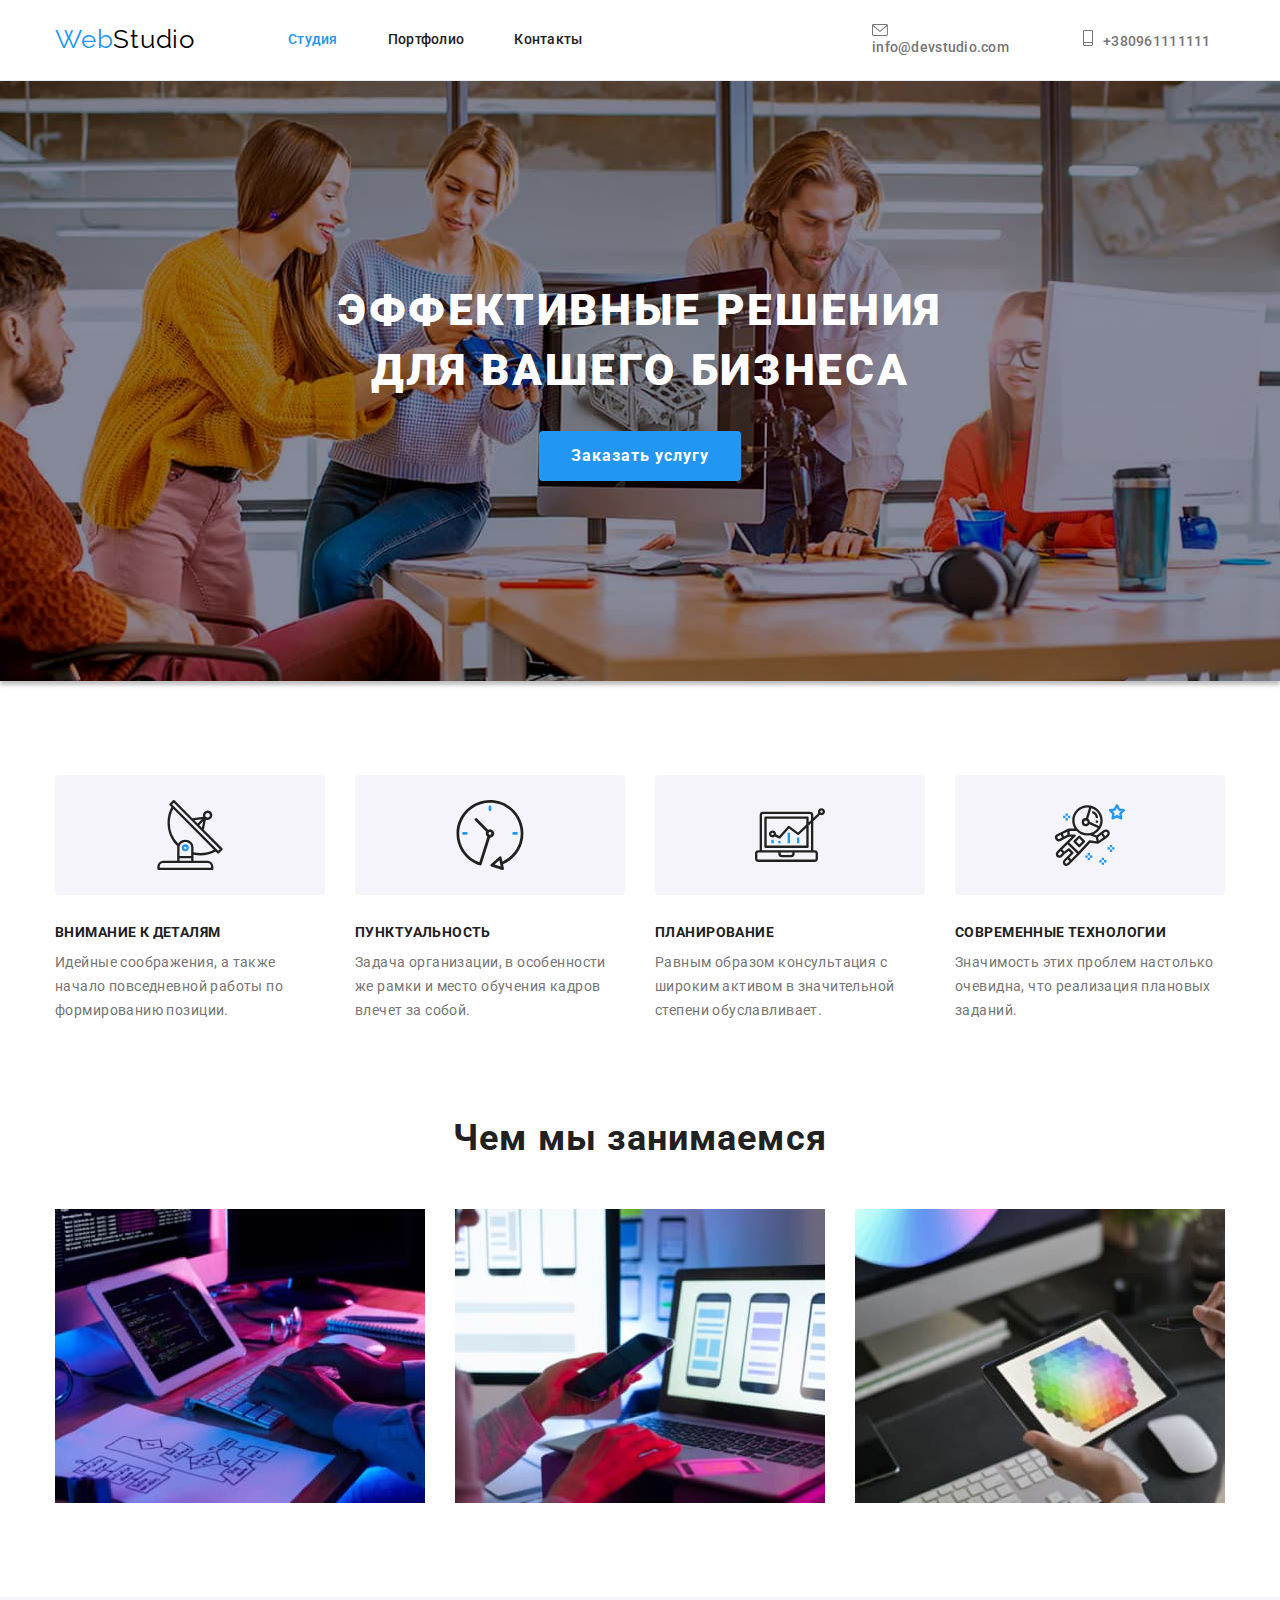
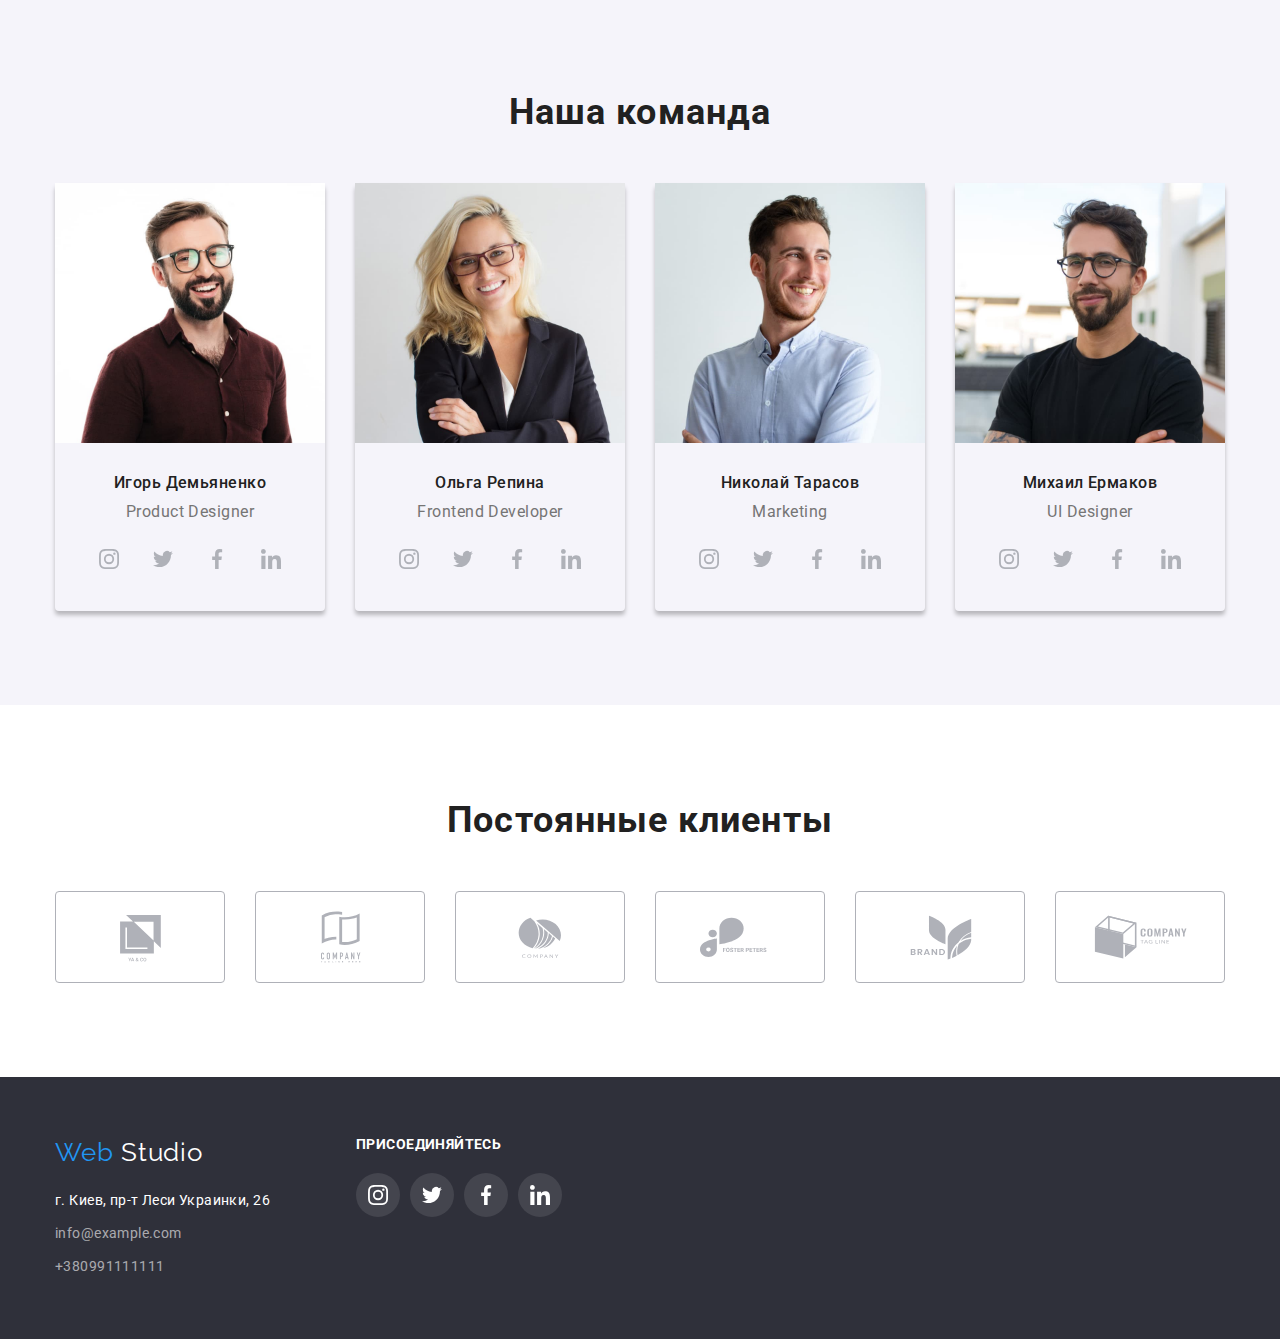
==== commit df4669bb: "все, кроме градиента на background-image у hero" ====
--- a/index.html
+++ b/index.html
@@ -45,14 +45,16 @@
         <ul class="connection-list list">
           <li class="email-item">
             <a class="email" lang="en" href="mailto:info@devstudio.com"
-              ><svg class="email-icon icon-envelope" width="16" height="12">
+              ><svg class="connect-icon icon-envelope" width="16" height="12">
                 <use href="./images/icons.svg#icon-envelope"></use></svg
               >info@devstudio.com</a
             >
           </li>
           <li class="telnumber-item">
             <a class="telnumber" href="tel:+380961111111"
-              ><span class="icon-mobile"></span>+380961111111</a
+              ><svg class="connect-icon icon-mobile" width="10" height="16">
+                <use href="./images/icons.svg#icon-smartphone"></use></svg
+              >+380961111111</a
             >
           </li>
         </ul>
@@ -77,24 +79,36 @@
           <h2 class="visually-hidden">Особенности</h2>
           <ul class="features-list list">
             <li class="feature-item item feature-icon-one">
+              <svg class="feature-icon">
+                <use href="./images/icons.svg#icon-bgfeature1"></use>
+              </svg>
               <h3 class="title-feature-item">Внимание к деталям</h3>
               <p class="description">
                 Идейные соображения, а также начало повседневной работы по формированию позиции.
               </p>
             </li>
             <li class="feature-item item feature-icon-two">
+              <svg class="feature-icon">
+                <use href="./images/icons.svg#icon-bgfeature2"></use>
+              </svg>
               <h3 class="title-feature-item">Пунктуальность</h3>
               <p class="description">
                 Задача организации, в особенности же рамки и место обучения кадров влечет за собой.
               </p>
             </li>
             <li class="feature-item item feature-icon-three">
+              <svg class="feature-icon">
+                <use href="./images/icons.svg#icon-bgfeature3"></use>
+              </svg>
               <h3 class="title-feature-item">Планирование</h3>
               <p class="description">
                 Равным образом консультация с широким активом в значительной степени обуславливает.
               </p>
             </li>
             <li class="feature-item item feature-icon-four">
+              <svg class="feature-icon">
+                <use href="./images/icons.svg#icon-bgfeature4"></use>
+              </svg>
               <h3 class="title-feature-item">Современные технологии</h3>
               <p class="description">
                 Значимость этих проблем настолько очевидна, что реализация плановых заданий.
--- a/css/styles.css
+++ b/css/styles.css
@@ -100,7 +100,6 @@
   font-size: 14px;
   line-height: 1.2;
   letter-spacing: 0.02em;
-  margin-right: 331px;
 }
 
 .nav-list .studio.current,
@@ -125,28 +124,45 @@
   margin-left: auto;
 }
 
+.email-item,
+.telnumber-item {
+  display: flex;
+  height: 16px;
+  margin: 0;
+  padding: 0;
+  align-items: center;
+}
+
+.email-item {
+  width: 161px;
+  margin-right: 50px;
+}
+
+.telnumber-item {
+  width: 142px;
+}
+
 .email,
 .telnumber {
+  display: block;
+  margin: 0;
+  padding: 0;
   color: #757575;
   font-weight: 500;
   font-size: 14px;
   line-height: 1.14;
-  text-decoration: none;
-}
-
-.email {
-  outline: 1px solid tomato;
-  width: 161px;
-  height: 16px;
-  display: block;
-  margin-right: 50px;
-}
-
-.icon-envelope {
-  display: inline-block;
+  letter-spacing: 0.02em;
+  text-decoration: none;
+}
+
+.connect-icon {
   margin-right: 10px;
-  text-align: center;
   padding: 0;
+  fill: #757575;
+}
+
+.connect-icon:hover {
+  fill: var(--accent-color);
 }
 
 .studio:hover,
@@ -157,19 +173,12 @@
   color: var(--accent-color);
 }
 
-/* .studio:focus,
+.studio:focus,
 .portfolio:focus,
 .contacts:focus,
 .email:focus,
 .telnumber:focus {
   color: var(--accent-color);
-} */
-
-.icon-mobile:before {
-  content: '\e958';
-  width: 10px;
-  height: 16px;
-  margin-right: 10px;
 }
 
 .hero {
@@ -257,17 +266,14 @@
   width: 270px;
 }
 
-.feature-item::before {
+.feature-icon {
   display: block;
-  content: '';
+  width: inherit;
   height: 120px;
   margin-bottom: 30px;
   padding: 25px 100px;
-  background-position: center;
-  background-size: auto;
-  background-repeat: no-repeat;
+  border-radius: 4px;
   background-color: #f5f4fa;
-  border-radius: 4px;
 }
 
 .feature-icon-one::before {
@@ -376,7 +382,7 @@
 }
 
 .soc-item:hover {
-  background-color: #2196f3;
+  background-color: var(--accent-color);
   border-radius: 50%;
 }
 
@@ -435,7 +441,7 @@
 } */
 
 .customer-link > .icon-fill:hover {
-  fill: #2196f3;
+  fill: var(--accent-color);
 }
 
 /* Футер */
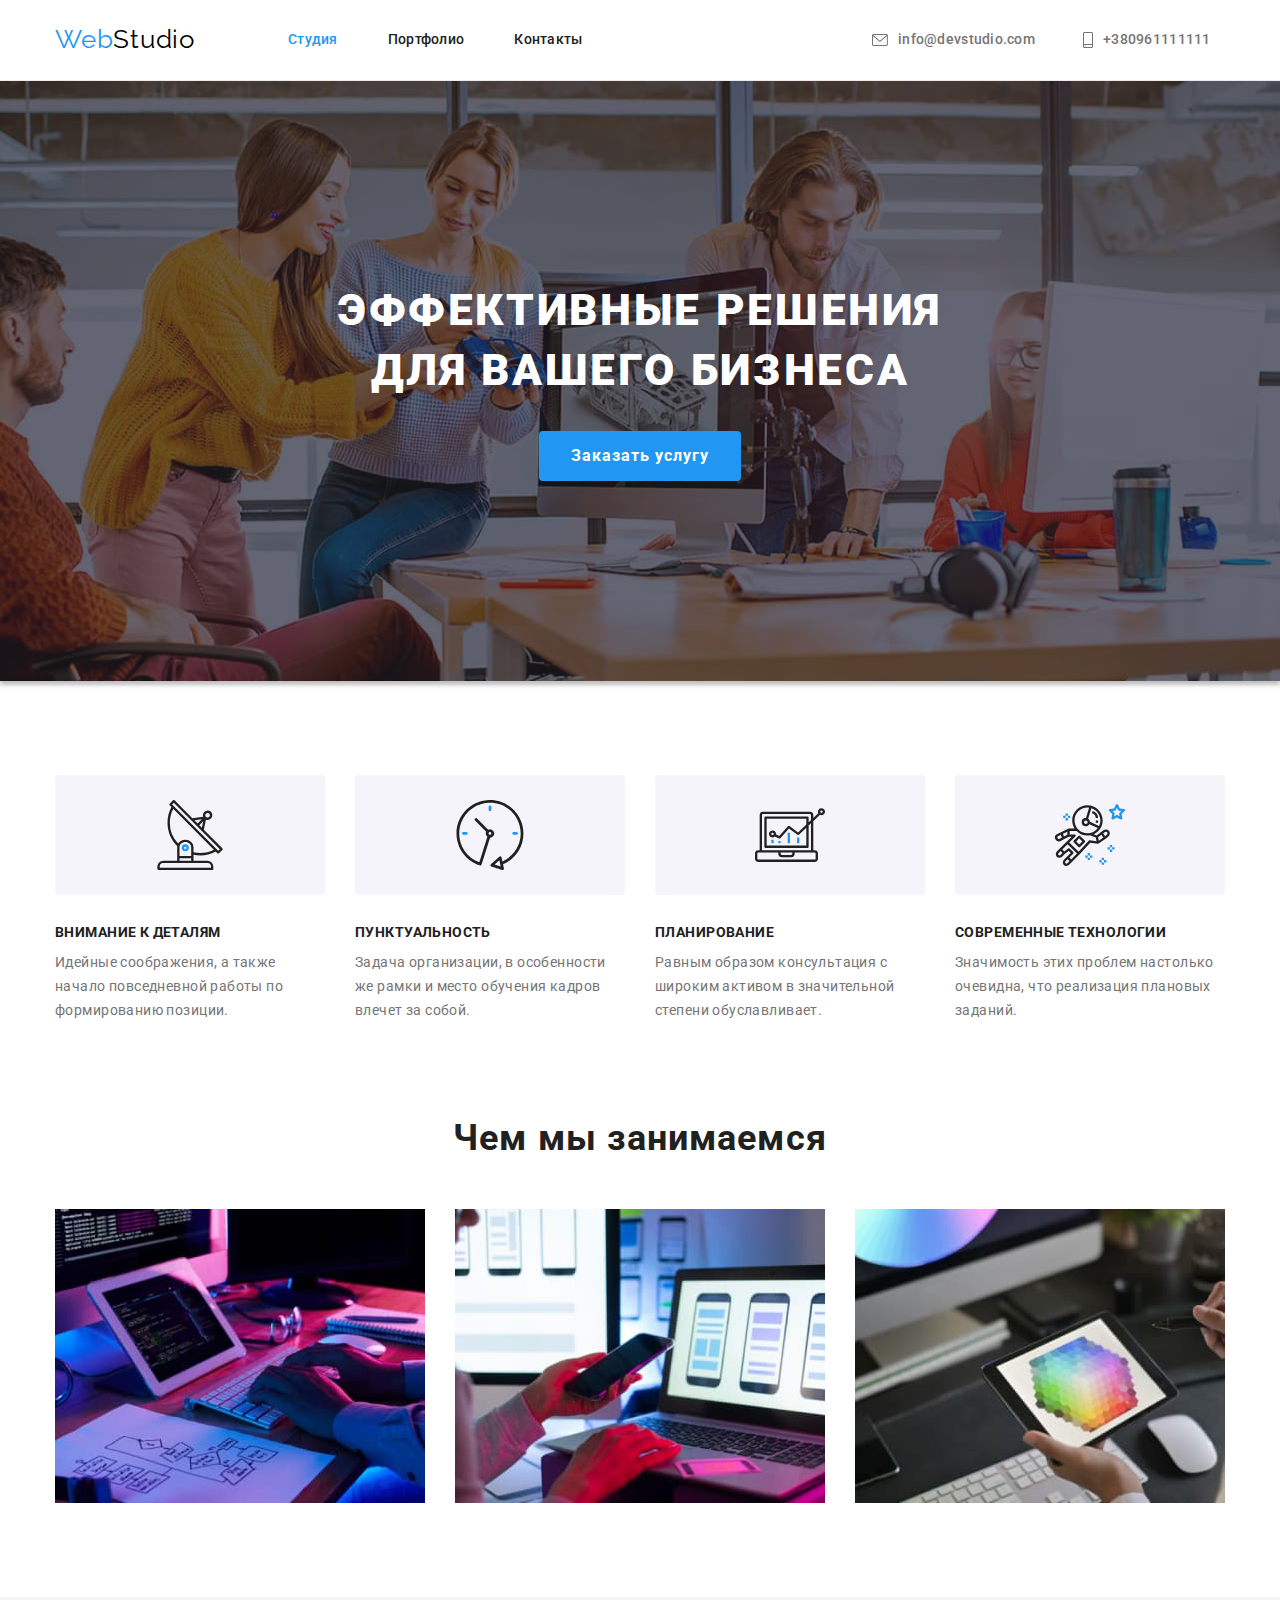
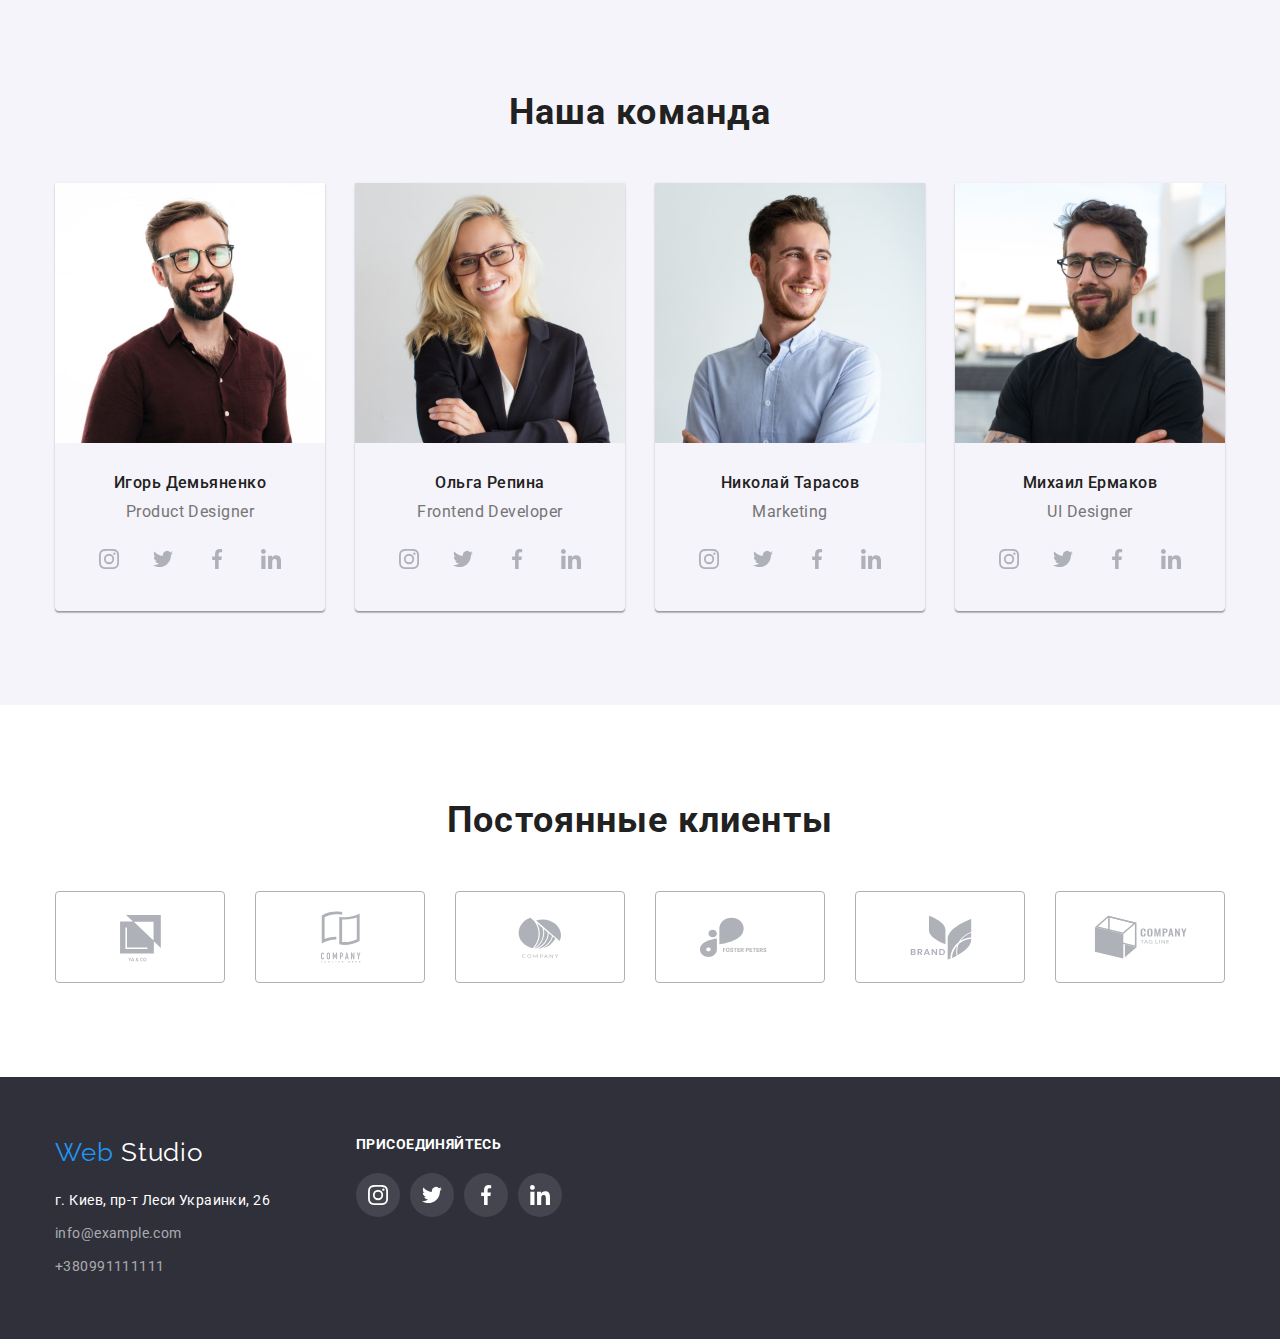
==== commit f8871b09: "edit footer logo" ====
--- a/index.html
+++ b/index.html
@@ -368,8 +368,8 @@
       <div class="footer-container container">
         <div>
           <!--Logo-->
-          <a href="./index.html" class="logo foot" lang="en">
-            <span class="logo-part-first">Web</span>
+          <a href="./index.html" class="logo foot" lang="en"
+            >Web
             <span class="logo-end">Studio</span>
           </a>
           <!-- Contact address -->
--- a/css/styles.css
+++ b/css/styles.css
@@ -144,7 +144,7 @@
 
 .email,
 .telnumber {
-  display: block;
+  display: flex;
   margin: 0;
   padding: 0;
   color: #757575;
@@ -159,6 +159,7 @@
   margin-right: 10px;
   padding: 0;
   fill: #757575;
+  align-self: center;
 }
 
 .connect-icon:hover {
@@ -188,8 +189,9 @@
 .overlay {
   max-width: 1600px;
   max-height: 600px;
-  background-image: url('../images/hero-bgi.jpg');
-  /* background-image: linear-gradient(rgba(47, 48, 58, 0.4)); */
+  background-image: linear-gradient(to right, rgba(47, 48, 58, 0.4), rgba(47, 48, 58, 0.4)),
+    url('../images/hero-bgi.jpg');
+  /* linear-gradient(rgba(47, 48, 58, 0.4)), */
   background-repeat: no-repeat;
   background-position: center;
   background-size: cover;
@@ -276,22 +278,6 @@
   background-color: #f5f4fa;
 }
 
-.feature-icon-one::before {
-  background-image: url('../images/bgfeature1.png');
-}
-
-.feature-icon-two::before {
-  background-image: url('../images/bgfeature2.png');
-}
-
-.feature-icon-three::before {
-  background-image: url('../images/bgfeature3.png');
-}
-
-.feature-icon-four::before {
-  background-image: url('../images/bgfeature4.png');
-}
-
 .title-feature-item,
 .description {
   text-align: left;
@@ -340,8 +326,9 @@
   /* 90px - это 3 margin-right в строке (по 30px) и 30px - это 2 боковых паддинга у контейнера(по 15px) */
   /* 4 - это кол-во элементов в строке */
   padding-bottom: 30px;
-  box-shadow: 0px 4px 4px rgba(0, 0, 0, 0.25);
-  border-radius: 4px;
+  box-shadow: 0px 1px 3px rgba(0, 0, 0, 0.12), 0px 1px 1px rgba(0, 0, 0, 0.14),
+    0px 2px 1px rgba(0, 0, 0, 0.2);
+  border-radius: 0px 0px 4px 4px;
 }
 
 .member-name,
@@ -566,6 +553,7 @@
 .filters .button:hover {
   background-color: var(--accent-color);
   color: #ffffff;
+  filter: drop-shadow(0px 4px 4px rgba(0, 0, 0, 0.25));
 }
 .filters .button:focus {
   background-color: var(--accent-color);
@@ -586,7 +574,6 @@
 
 .project-item:hover {
   background: #ffffff;
-  border: 1px solid #eeeeee;
   box-shadow: 0px 1px 1px rgba(0, 0, 0, 0.12), 0px 4px 4px rgba(0, 0, 0, 0.06),
     1px 4px 6px rgba(0, 0, 0, 0.16);
 }
@@ -606,6 +593,9 @@
 .project-description {
   padding: 20px 24px;
   text-align: left;
+  border-right: 1px solid #eeeeee;
+  border-bottom: 1px solid #eeeeee;
+  border-left: 1px solid #eeeeee;
 }
 
 .project-title {
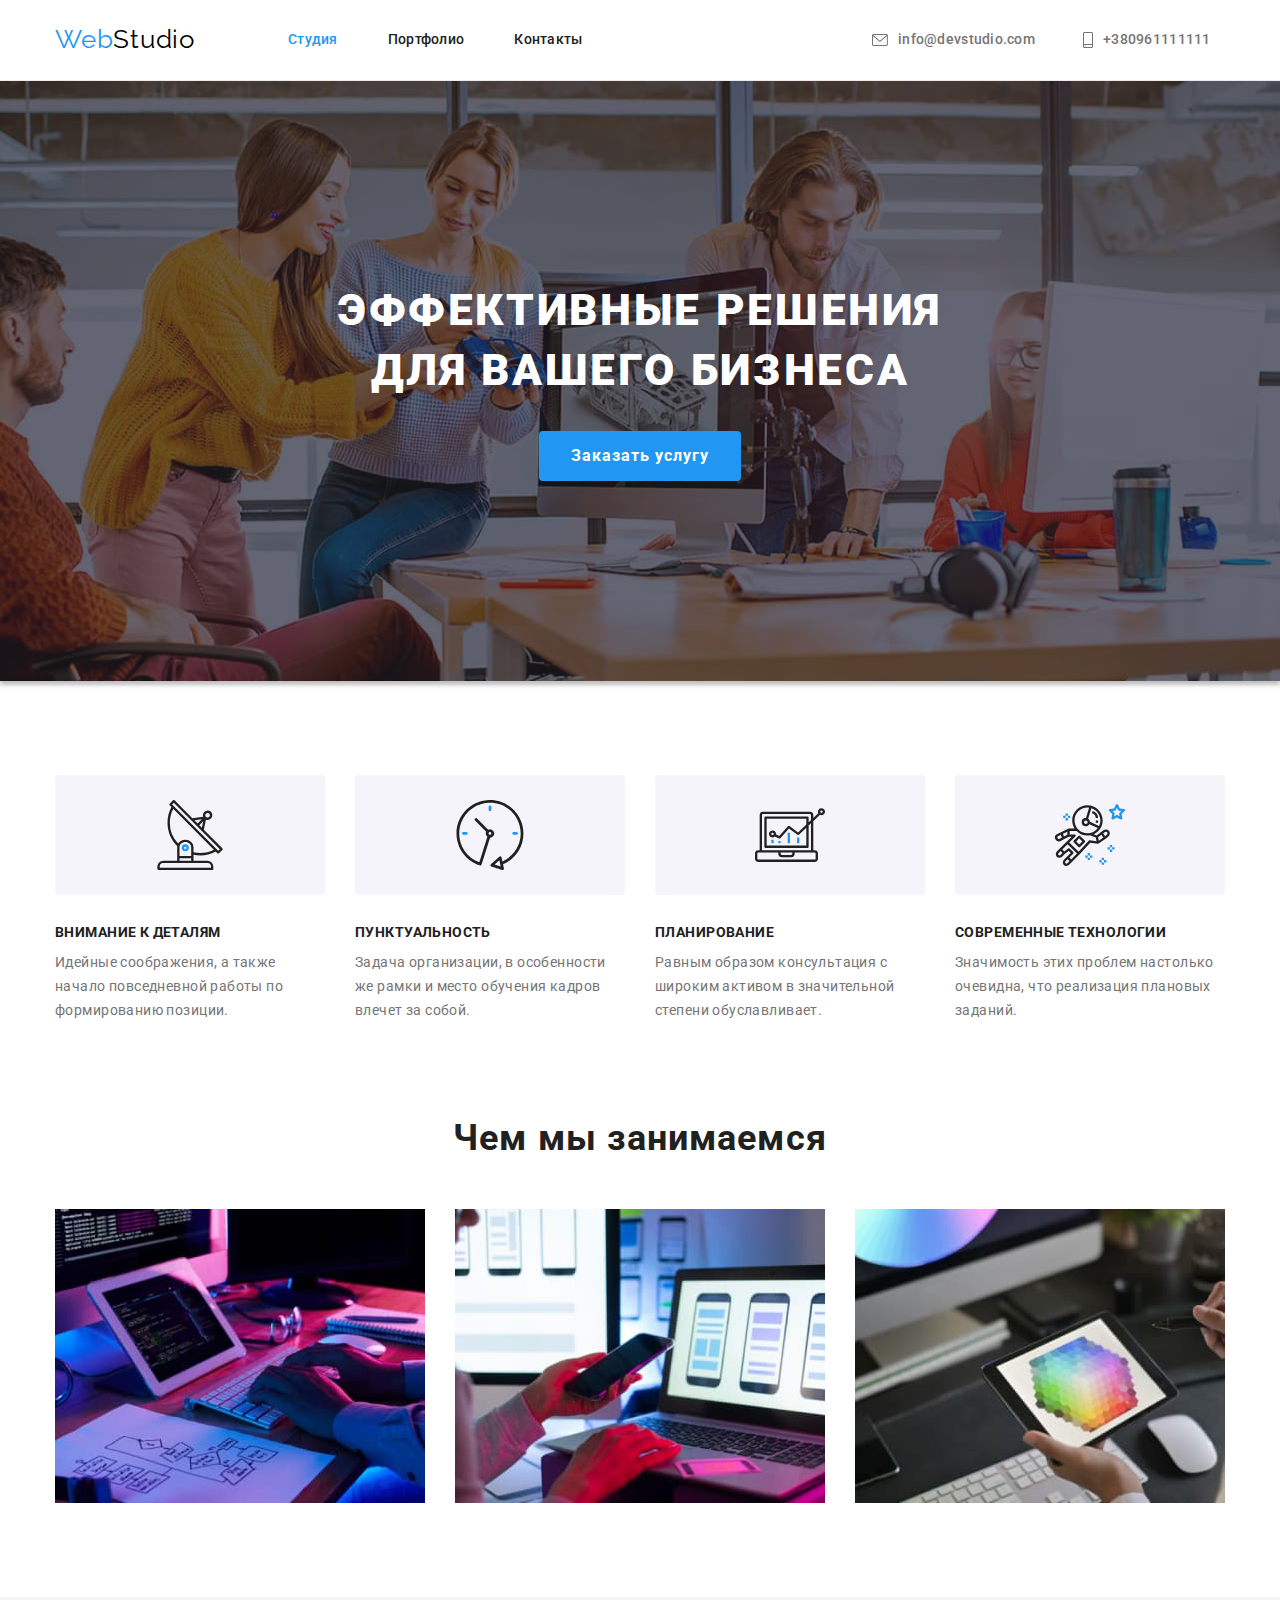
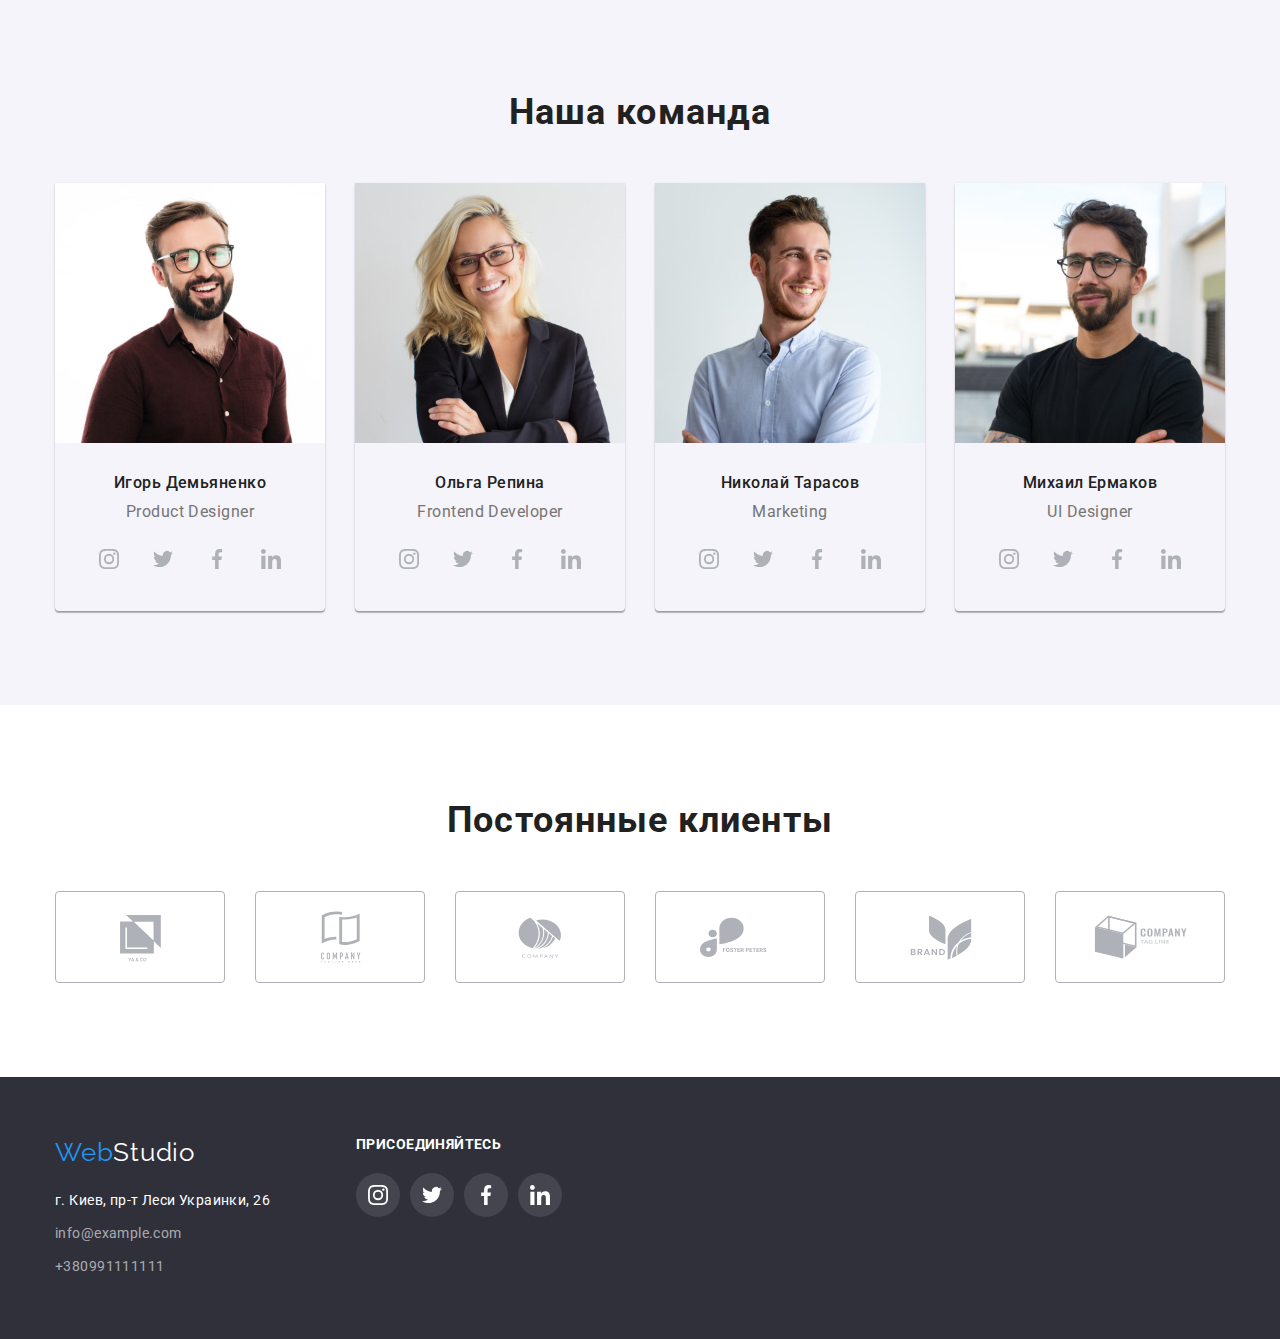
==== commit d3b2eb61: "edit footer logo again" ====
--- a/index.html
+++ b/index.html
@@ -369,8 +369,7 @@
         <div>
           <!--Logo-->
           <a href="./index.html" class="logo foot" lang="en"
-            >Web
-            <span class="logo-end">Studio</span>
+            >Web<span class="logo-end">Studio</span>
           </a>
           <!-- Contact address -->
           <address class="find-us">
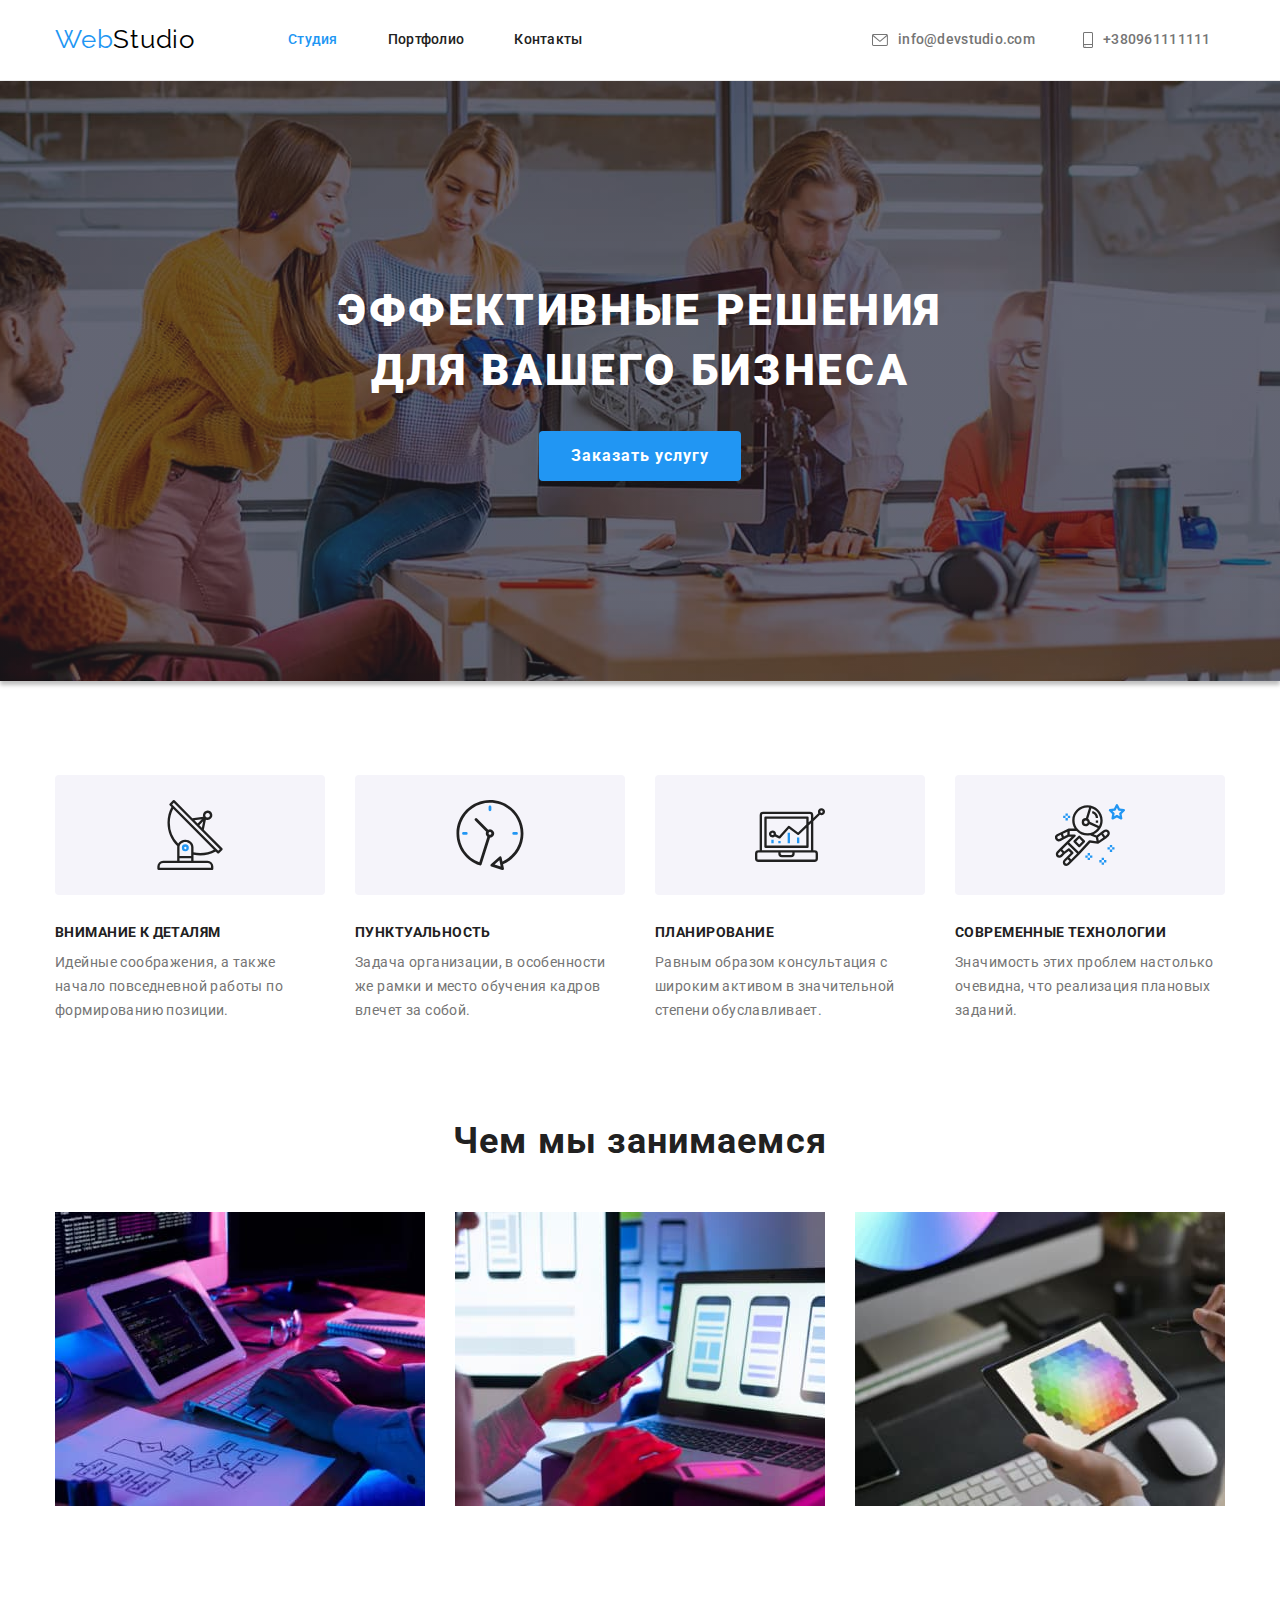
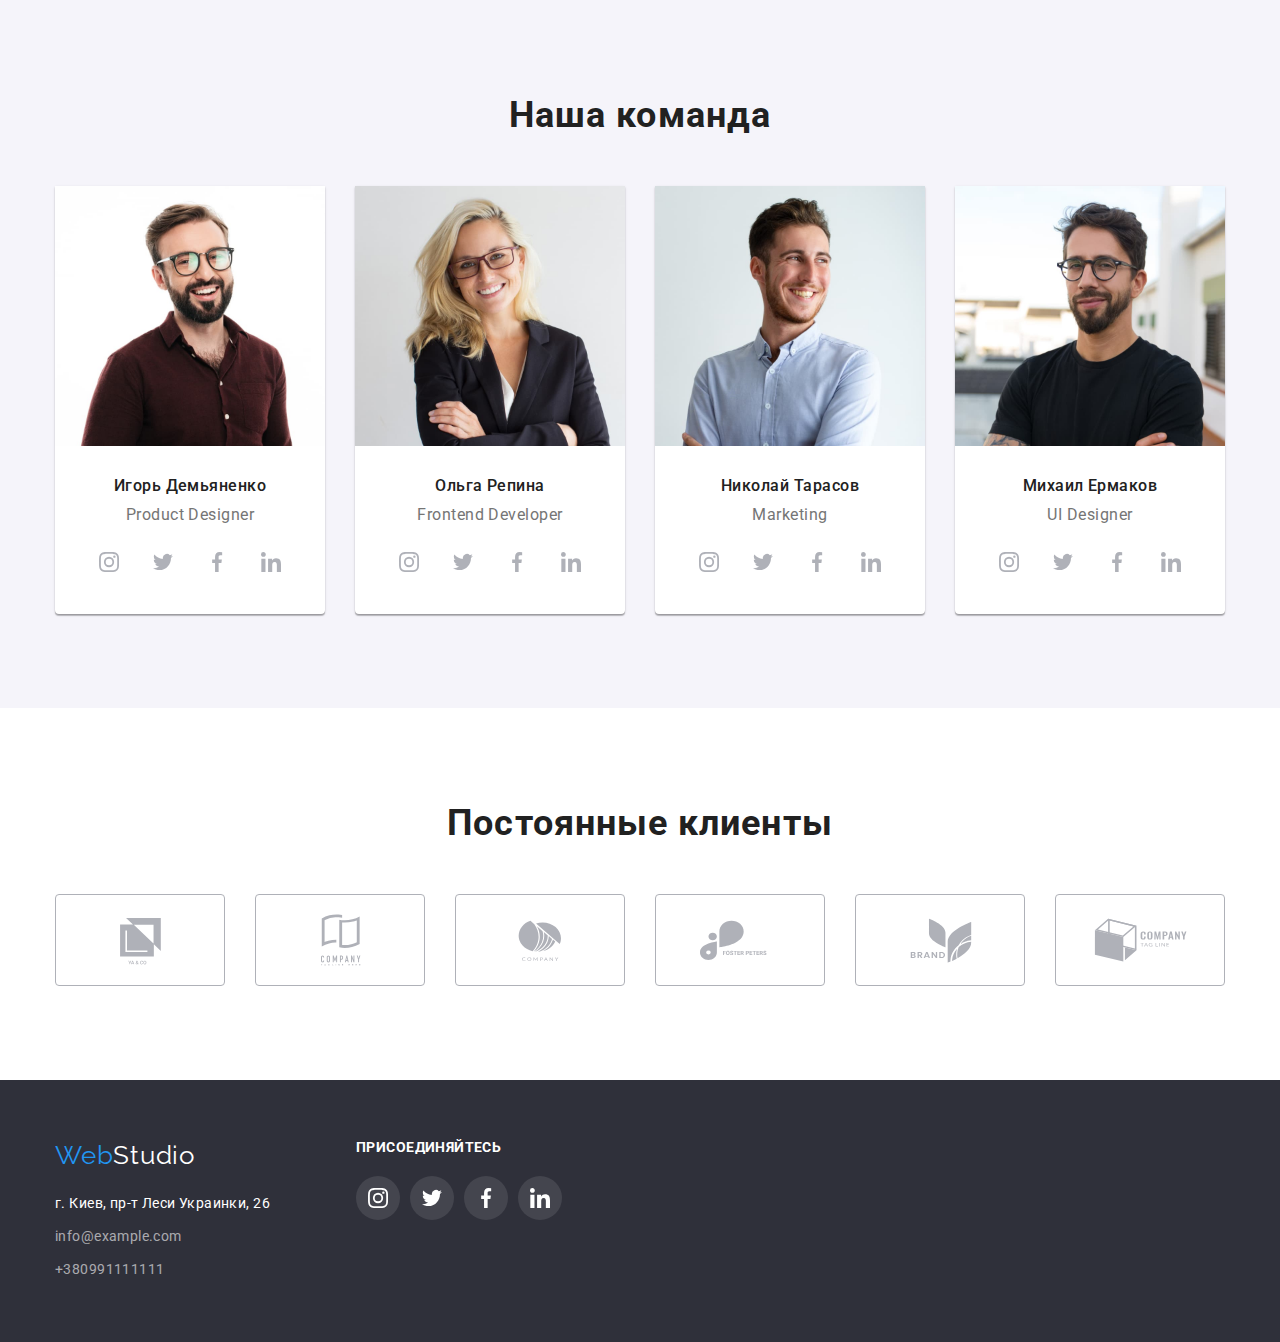
==== commit c846d0dc: "edit features (add div for icon)" ====
--- a/index.html
+++ b/index.html
@@ -78,37 +78,45 @@
           <!--Заголовок <h2 class="features-tittle">Особенности</h2> скрыли в css-->
           <h2 class="visually-hidden">Особенности</h2>
           <ul class="features-list list">
-            <li class="feature-item item feature-icon-one">
-              <svg class="feature-icon">
-                <use href="./images/icons.svg#icon-bgfeature1"></use>
-              </svg>
+            <li class="feature-item item">
+              <div class="container-feature-icon">
+                <svg class="feature-icon">
+                  <use href="./images/icons.svg#icon-bgfeature1"></use>
+                </svg>
+              </div>
               <h3 class="title-feature-item">Внимание к деталям</h3>
               <p class="description">
                 Идейные соображения, а также начало повседневной работы по формированию позиции.
               </p>
             </li>
-            <li class="feature-item item feature-icon-two">
-              <svg class="feature-icon">
-                <use href="./images/icons.svg#icon-bgfeature2"></use>
-              </svg>
+            <li class="feature-item item">
+              <div class="container-feature-icon">
+                <svg class="feature-icon">
+                  <use href="./images/icons.svg#icon-bgfeature2"></use>
+                </svg>
+              </div>
               <h3 class="title-feature-item">Пунктуальность</h3>
               <p class="description">
                 Задача организации, в особенности же рамки и место обучения кадров влечет за собой.
               </p>
             </li>
-            <li class="feature-item item feature-icon-three">
-              <svg class="feature-icon">
-                <use href="./images/icons.svg#icon-bgfeature3"></use>
-              </svg>
+            <li class="feature-item item">
+              <div class="container-feature-icon">
+                <svg class="feature-icon">
+                  <use href="./images/icons.svg#icon-bgfeature3"></use>
+                </svg>
+              </div>
               <h3 class="title-feature-item">Планирование</h3>
               <p class="description">
                 Равным образом консультация с широким активом в значительной степени обуславливает.
               </p>
             </li>
-            <li class="feature-item item feature-icon-four">
-              <svg class="feature-icon">
-                <use href="./images/icons.svg#icon-bgfeature4"></use>
-              </svg>
+            <li class="feature-item item">
+              <div class="container-feature-icon">
+                <svg class="feature-icon">
+                  <use href="./images/icons.svg#icon-bgfeature4"></use>
+                </svg>
+              </div>
               <h3 class="title-feature-item">Современные технологии</h3>
               <p class="description">
                 Значимость этих проблем настолько очевидна, что реализация плановых заданий.
--- a/css/styles.css
+++ b/css/styles.css
@@ -264,18 +264,26 @@
   margin: -1px;
 }
 
+.features-list {
+  height: 251px;
+}
+
 .feature-item {
   width: 270px;
 }
 
-.feature-icon {
+.container-feature-icon {
   display: block;
-  width: inherit;
   height: 120px;
   margin-bottom: 30px;
   padding: 25px 100px;
   border-radius: 4px;
   background-color: #f5f4fa;
+}
+
+.feature-icon {
+  width: 70px;
+  height: 70px;
 }
 
 .title-feature-item,
@@ -326,6 +334,7 @@
   /* 90px - это 3 margin-right в строке (по 30px) и 30px - это 2 боковых паддинга у контейнера(по 15px) */
   /* 4 - это кол-во элементов в строке */
   padding-bottom: 30px;
+  background-color: #ffffff;
   box-shadow: 0px 1px 3px rgba(0, 0, 0, 0.12), 0px 1px 1px rgba(0, 0, 0, 0.14),
     0px 2px 1px rgba(0, 0, 0, 0.2);
   border-radius: 0px 0px 4px 4px;
